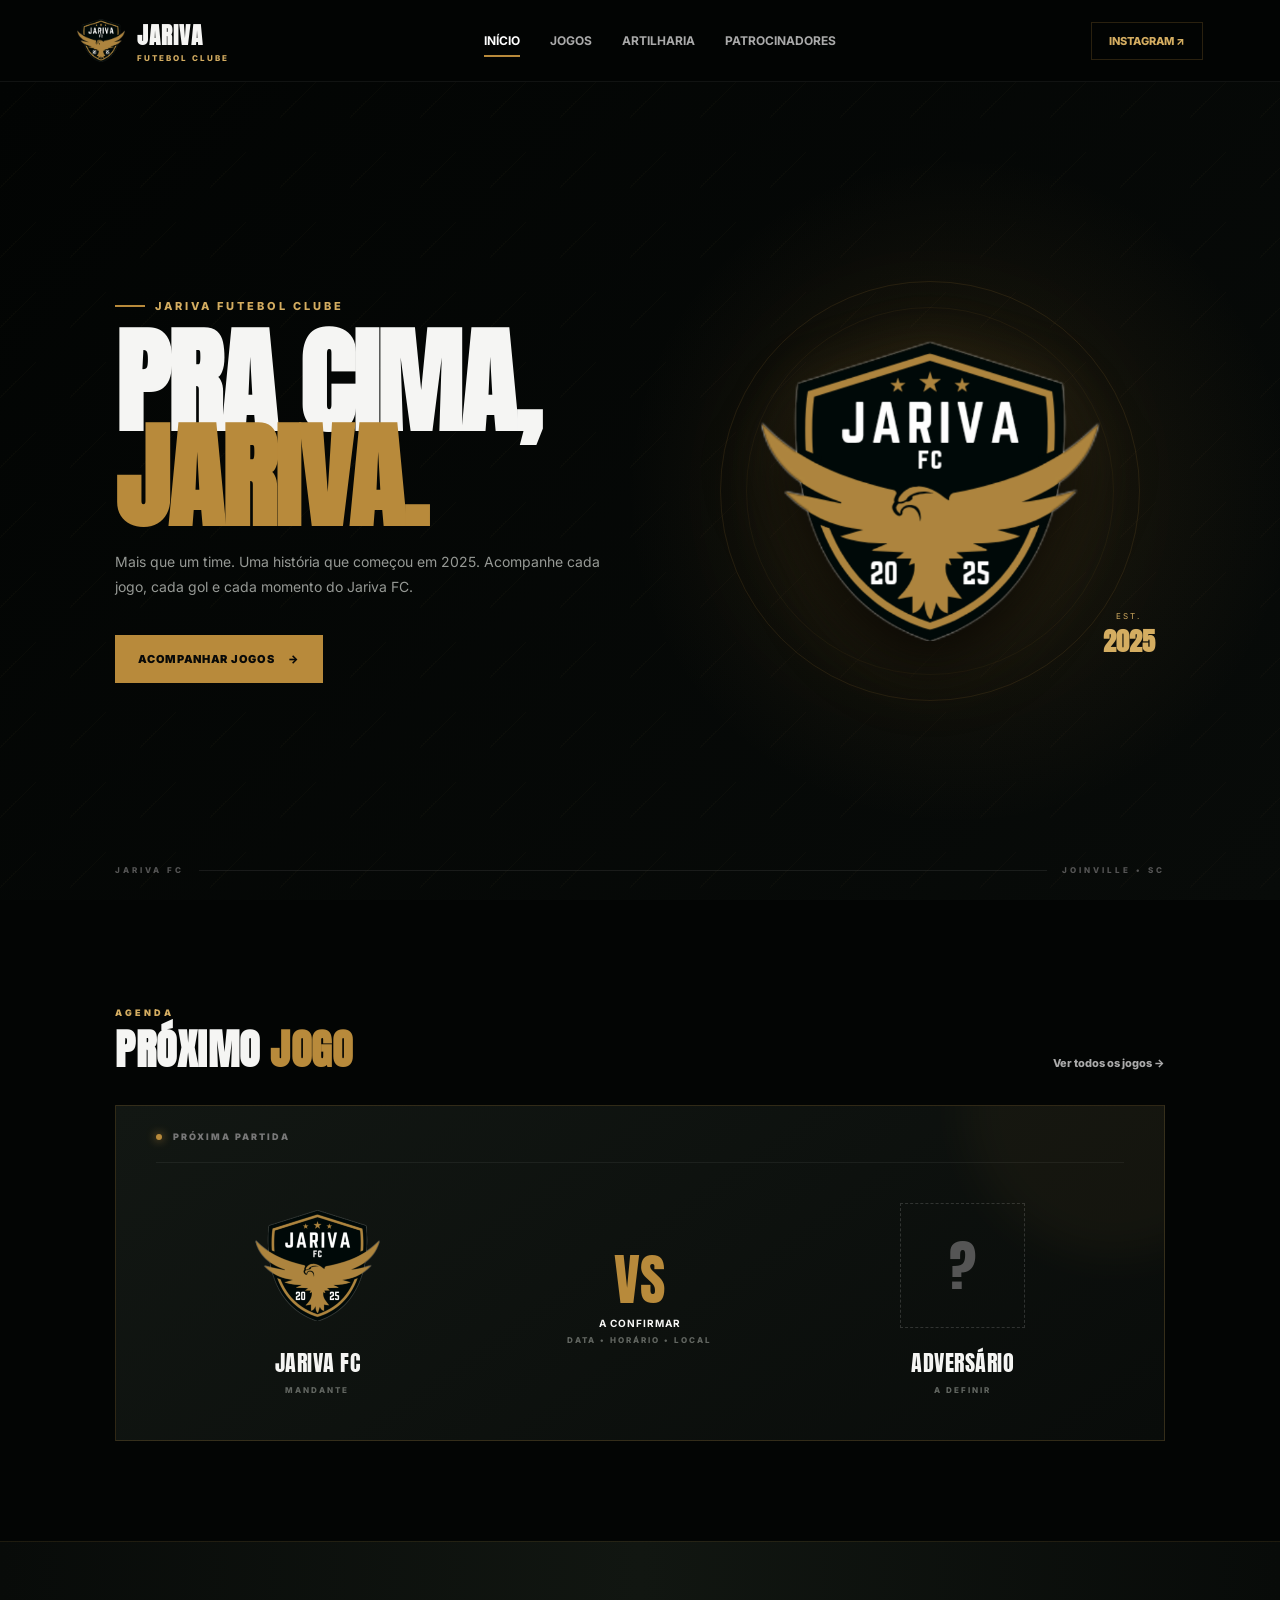
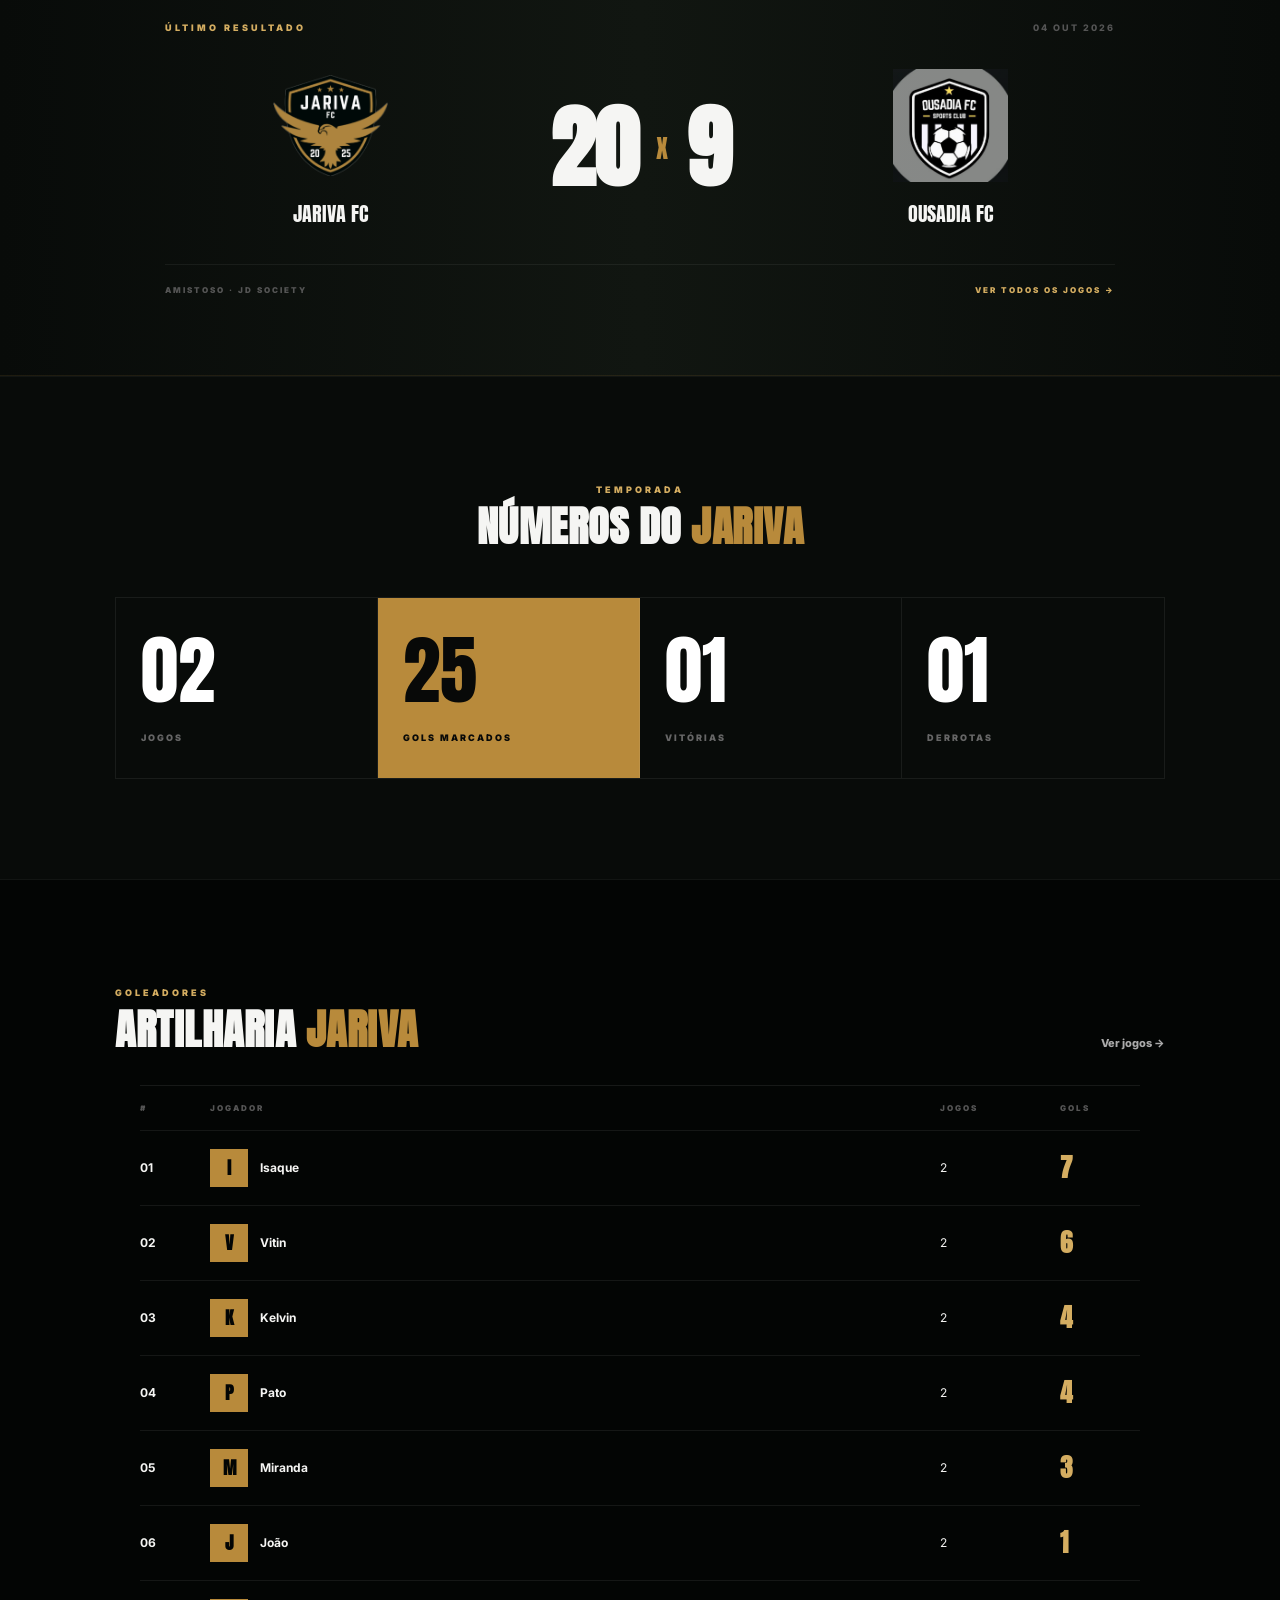
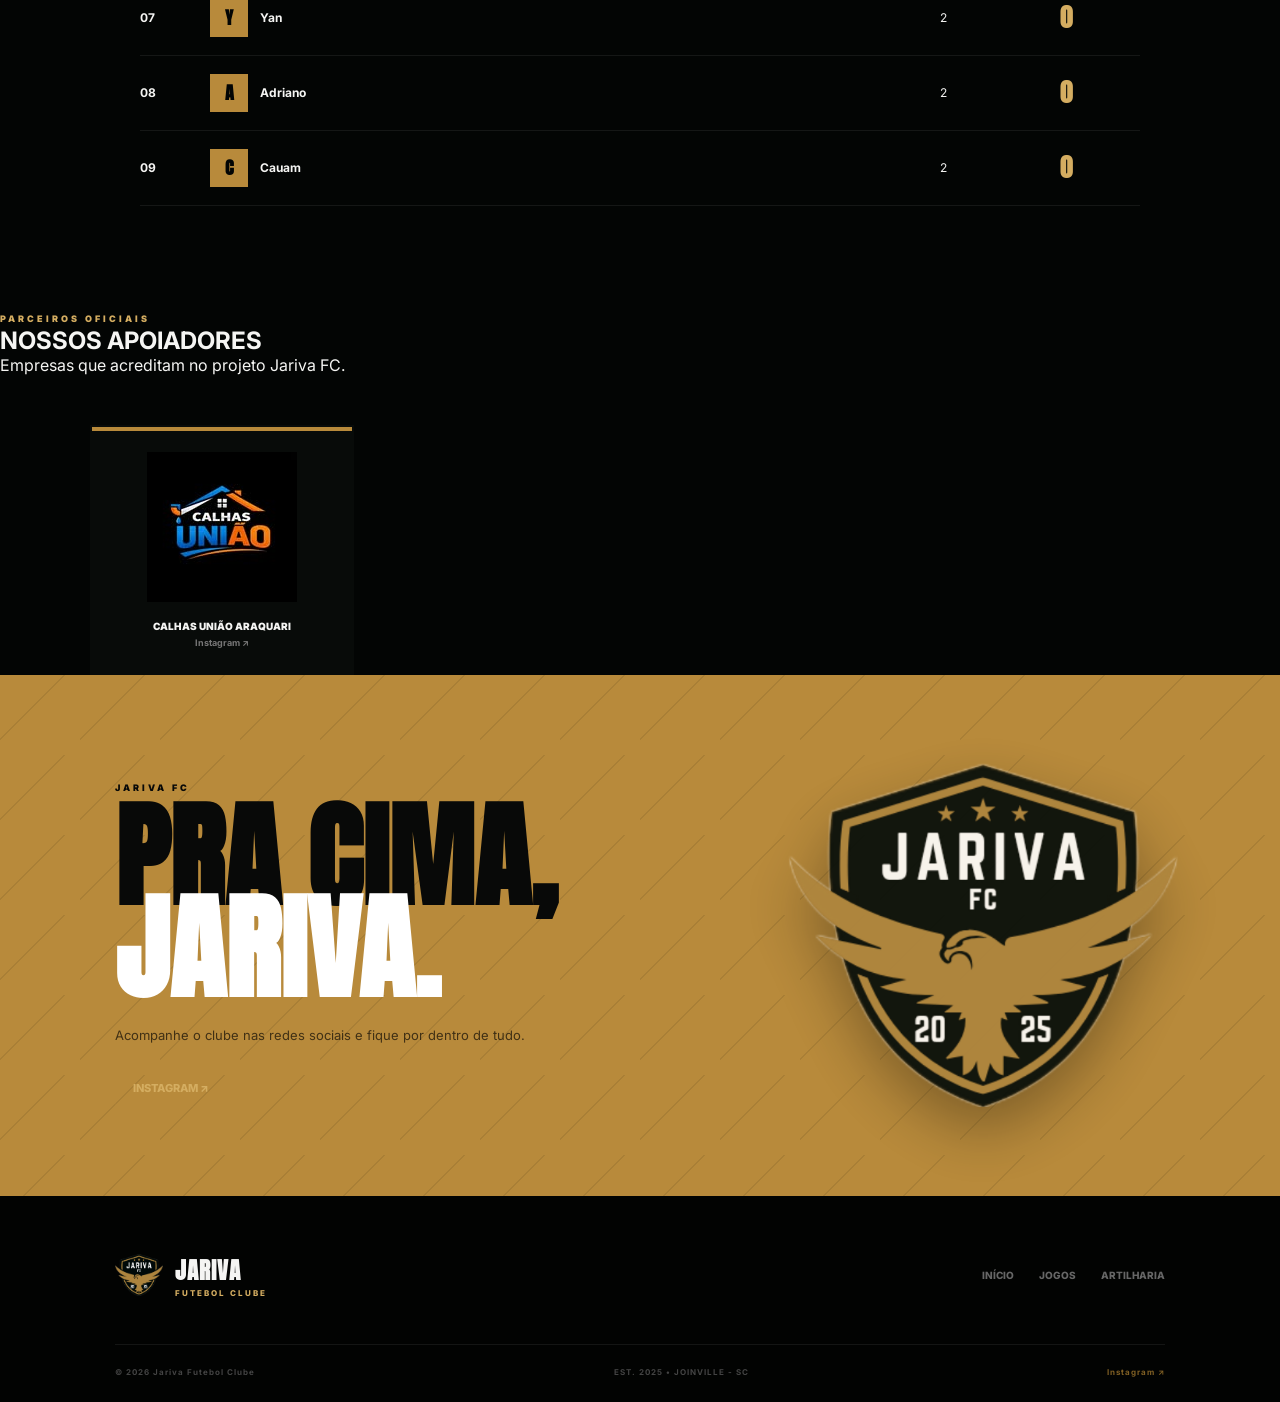
==== index.html @ 4936ad6a "Add files via upload" ====
<!DOCTYPE html>
<html lang="pt-BR">

<head>
    <meta charset="UTF-8">
    <meta name="viewport" content="width=device-width, initial-scale=1.0">

    <meta name="description"
        content="Site oficial do Jariva FC. Acompanhe jogos, resultados, artilharia, estatísticas e patrocinadores.">

    <title>Jariva FC | Oficial</title>

    <link rel="preconnect" href="https://fonts.googleapis.com">
    <link rel="preconnect" href="https://fonts.gstatic.com" crossorigin>

    <link
        href="https://fonts.googleapis.com/css2?family=Anton&family=Inter:wght@400;500;600;700;800;900&display=swap"
        rel="stylesheet">

    <link rel="stylesheet" href="css/style.css">
</head>

<body>

    <!-- =========================
         HEADER
    ========================== -->

    <header class="header">

        <a href="#inicio" class="brand">

            <img src="img/escudo.png" alt="Jariva FC">

            <div>
                <strong>JARIVA</strong>
                <span>FUTEBOL CLUBE</span>
            </div>

        </a>

        <nav class="nav">

            <a href="#inicio" class="active">Início</a>
            <a href="#jogos">Jogos</a>
            <a href="#artilharia">Artilharia</a>
            <a href="#patrocinadores">Patrocinadores</a>

        </nav>

        <a href="https://www.instagram.com/jarivafc/" 
   target="_blank" 
   rel="noopener noreferrer"
   class="instagram-button">
    Instagram ↗
</a>

        <button class="menu-button" id="menuButton">
            ☰
        </button>

    </header>


    <!-- =========================
         HERO
    ========================== -->

    <main>

        <section class="hero" id="inicio">

            <div class="hero-background"></div>

            <div class="hero-content">

                <div class="hero-tag">
                    <span></span>
                    JARIVA FUTEBOL CLUBE
                </div>

                <h1>
                    PRA CIMA,<br>
                    <em>JARIVA.</em>
                </h1>

                <p>
                    Mais que um time. Uma história que começou em 2025.
                    Acompanhe cada jogo, cada gol e cada momento do Jariva FC.
                </p>

                <div class="hero-buttons">

                    <a href="#jogos" class="button button-gold">
                        <span>ACOMPANHAR JOGOS</span>
                        →
                    </a>

                </div>

            </div>


            <div class="hero-crest">

                <div class="crest-ring"></div>

                <div class="crest-glow"></div>

                <img src="img/escudo.png" alt="Escudo oficial do Jariva FC">

                <div class="founded">
                    <span>EST.</span>
                    <strong>2025</strong>
                </div>

            </div>


            <div class="hero-bottom">

                <span>JARIVA FC</span>

                <div></div>

                <span>JOINVILLE • SC</span>

            </div>

        </section>


        <!-- =========================
             PRÓXIMO JOGO
        ========================== -->

        <section class="match-section" id="jogos">

            <div class="section-heading">

                <div>
                    <span class="eyebrow">AGENDA</span>
                    <h2>PRÓXIMO <strong>JOGO</strong></h2>
                </div>

                <a href="jogos.html" class="text-link">
    Ver todos os jogos →
</a>

            </div>


            <div class="match-card upcoming">

                <div class="match-status">
                    <span class="status-dot"></span>
                    PRÓXIMA PARTIDA
                </div>

                <div class="match-teams">

                    <div class="match-team">

                        <img src="img/escudo.png" alt="Jariva FC">

                        <span>JARIVA FC</span>

                        <small>MANDANTE</small>

                    </div>


                    <div class="match-center">

                        <span class="versus">VS</span>

                        <strong>A CONFIRMAR</strong>

                        <small>DATA • HORÁRIO • LOCAL</small>

                    </div>


                    <div class="match-team">

                        <div class="opponent-logo">
                            ?
                        </div>

                        <span>ADVERSÁRIO</span>

                        <small>A DEFINIR</small>

                    </div>

                </div>

            </div>

        </section>


        <!-- =========================
             ÚLTIMO RESULTADO
        ========================== -->

        
<section class="result-section">

    <div class="result-content">

        <div class="result-label">
            <span class="eyebrow">ÚLTIMO RESULTADO</span>
            <span class="result-date">04 OUT 2026</span>
        </div>

        <div class="result-main">

            <div class="result-club">
                <img src="img/escudo.png" alt="Jariva FC">
                <span>JARIVA FC</span>
            </div>

            <div class="result-score">
                <strong>20</strong>
                <span>X</span>
                <strong>9</strong>
            </div>

            <div class="result-club">
                <img src="img/ousadia.png" alt="Ousadia FC">
                <span>OUSADIA FC</span>
            </div>

        </div>

        <div class="result-footer">
            <span>AMISTOSO · JD SOCIETY</span>
            <a href="jogos.html">
                VER TODOS OS JOGOS →
            </a>
        </div>

    </div>

</section>

        <!-- =========================
             ESTATÍSTICAS
        ========================== -->

        
<section class="stats-section">

    <div class="section-heading centered">

        <div>
            <span class="eyebrow">TEMPORADA</span>
            <h2>NÚMEROS DO <strong>JARIVA</strong></h2>
        </div>

    </div>

    <div class="stats-grid">

        <div class="stat-box">
            <span class="stat-number">02</span>
            <span class="stat-label">JOGOS</span>
        </div>

        <div class="stat-box highlight">
            <span class="stat-number">25</span>
            <span class="stat-label">GOLS MARCADOS</span>
        </div>

        <div class="stat-box">
            <span class="stat-number">01</span>
            <span class="stat-label">VITÓRIAS</span>
        </div>

        <div class="stat-box">
            <span class="stat-number">01</span>
            <span class="stat-label">DERROTAS</span>
        </div>

    </div>

</section>



        <!-- =========================
             ARTILHARIA
        ========================== -->

        
<section class="scorers-section" id="artilharia">

    <div class="section-heading">

        <div>
            <span class="eyebrow">GOLEADORES</span>
            <h2>ARTILHARIA <strong>JARIVA</strong></h2>
        </div>

        <a href="jogos.html" class="text-link">
            Ver jogos →
        </a>

    </div>

    <div class="scorers-card">

        <div class="scorer-row header-row">
            <span>#</span>
            <span>JOGADOR</span>
            <span>JOGOS</span>
            <span>GOLS</span>
        </div>

        <div class="scorer-row">
            <strong>01</strong>
            <div class="player-mini">
                <div class="player-avatar">I</div>
                <span>Isaque</span>
            </div>
            <span>2</span>
            <strong>7</strong>
        </div>

        <div class="scorer-row">
            <strong>02</strong>
            <div class="player-mini">
                <div class="player-avatar">V</div>
                <span>Vitin</span>
            </div>
            <span>2</span>
            <strong>6</strong>
        </div>

        <div class="scorer-row">
            <strong>03</strong>
            <div class="player-mini">
                <div class="player-avatar">K</div>
                <span>Kelvin</span>
            </div>
            <span>2</span>
            <strong>4</strong>
        </div>

        <div class="scorer-row">
            <strong>04</strong>
            <div class="player-mini">
                <div class="player-avatar">P</div>
                <span>Pato</span>
            </div>
            <span>2</span>
            <strong>4</strong>
        </div>

        <div class="scorer-row">
            <strong>05</strong>
            <div class="player-mini">
                <div class="player-avatar">M</div>
                <span>Miranda</span>
            </div>
            <span>2</span>
            <strong>3</strong>
        </div>

        <div class="scorer-row">
            <strong>06</strong>
            <div class="player-mini">
                <div class="player-avatar">J</div>
                <span>João</span>
            </div>
            <span>2</span>
            <strong>1</strong>
        </div>

        <div class="scorer-row">
            <strong>07</strong>
            <div class="player-mini">
                <div class="player-avatar">Y</div>
                <span>Yan</span>
            </div>
            <span>2</span>
            <strong>0</strong>
        </div>

        <div class="scorer-row">
            <strong>08</strong>
            <div class="player-mini">
                <div class="player-avatar">A</div>
                <span>Adriano</span>
            </div>
            <span>2</span>
            <strong>0</strong>
        </div>

        <div class="scorer-row">
            <strong>09</strong>
            <div class="player-mini">
                <div class="player-avatar">C</div>
                <span>Cauam</span>
            </div>
            <span>2</span>
            <strong>0</strong>
        </div>

    </div>

</section>



        <!-- =========================
             PATROCINADORES
        ========================== -->

        <section class="sponsors" id="patrocinadores">

    <div class="section-header">
        <span class="eyebrow">PARCEIROS OFICIAIS</span>
        <h2>NOSSOS <span>APOIADORES</span></h2>
        <p>Empresas que acreditam no projeto Jariva FC.</p>
    </div>

    <div class="sponsors-grid">

        <a
            href="https://www.instagram.com/calhasuniaoaraquari/"
            target="_blank"
            rel="noopener noreferrer"
            class="sponsor-card"
        >
           <div class="sponsor-logo">
    <img src="img/patrocinadores/calhas-uniao.jpg" alt="Calhas União Araquari">
</div>

            <div class="sponsor-info">
                <span>CALHAS UNIÃO ARAQUARI</span>
                <small>Instagram ↗</small>
            </div>
        </a>

    </div>

</section>


        <!-- =========================
             CTA
        ========================== -->

        <section class="cta-section">

            <div class="cta-pattern"></div>

            <img src="img/escudo.png" alt="" class="cta-crest">

            <div class="cta-content">

                <span class="eyebrow">JARIVA FC</span>

                <h2>
                    PRA CIMA,<br>
                    <strong>JARIVA.</strong>
                </h2>

                <p>
                    Acompanhe o clube nas redes sociais
                    e fique por dentro de tudo.
                </p>

                <a href="https://www.instagram.com/jarivafc/" 
   target="_blank" 
   rel="noopener noreferrer" 
   class="instagram-button">
    Instagram ↗
</a>

            </div>

        </section>

    </main>


    <!-- =========================
         FOOTER
    ========================== -->

    <footer>

        <div class="footer-main">

            <a href="#inicio" class="brand">

                <img src="img/escudo.png" alt="Jariva FC">

                <div>
                    <strong>JARIVA</strong>
                    <span>FUTEBOL CLUBE</span>
                </div>

            </a>


            <div class="footer-links">

                <a href="#inicio">Início</a>
                <a href="#jogos">Jogos</a>
                <a href="#artilharia">Artilharia</a>

            </div>

        </div>


        <div class="footer-bottom">

            <span>© 2026 Jariva Futebol Clube</span>

            <span>EST. 2025 • JOINVILLE - SC</span>

            <a href="https://www.instagram.com/jarivafc/" 
   target="_blank" 
   rel="noopener noreferrer">
    Instagram ↗
</a>
   

        </div>

    </footer>


    <script src="js/script.js"></script>

</body>

</html>
---- css/style.css ----
:root {
    --gold: #b88a3b;
    --gold-light: #d4ad61;
    --gold-dark: #806024;

    --black: #030504;
    --black-2: #080b09;
    --black-3: #101411;

    --white: #f5f5f3;
    --gray: #858782;
    --border: rgba(184, 138, 59, 0.22);
}


/* =========================
   RESET
========================= */

* {
    margin: 0;
    padding: 0;
    box-sizing: border-box;
}


html {
    scroll-behavior: smooth;
}


body {
    background: var(--black);
    color: var(--white);
    font-family: "Inter", sans-serif;
    overflow-x: hidden;
}


a {
    color: inherit;
    text-decoration: none;
}


img {
    max-width: 100%;
    display: block;
}


/* =========================
   SCROLLBAR
========================= */

::-webkit-scrollbar {
    width: 8px;
}


::-webkit-scrollbar-track {
    background: var(--black);
}


::-webkit-scrollbar-thumb {
    background: var(--gold-dark);
}


/* =========================
   HEADER
========================= */

.container {
    width: 100%;
    max-width: 1200px;
    margin: 0 auto;
}

.header-content {
    display: flex;
    align-items: center;
    justify-content: space-between;
    gap: 30px;
}

.header {
    height: 82px;

    padding: 0 6%;

    display: flex;
    align-items: center;
    justify-content: space-between;

    background: rgba(3, 5, 4, 0.92);

    border-bottom: 1px solid rgba(255,255,255,.06);

    backdrop-filter: blur(15px);

    position: sticky;
    top: 0;

    z-index: 1000;
}


.brand {
    display: flex;
    align-items: center;
    gap: 12px;
}


.brand img {
    width: 48px;
    height: 48px;
    object-fit: contain;
}


.brand strong {
    display: block;

    font-family: "Anton", sans-serif;

    font-size: 23px;
    letter-spacing: 1px;
}


.brand span {
    display: block;

    color: var(--gold-light);

    font-size: 8px;
    letter-spacing: 2px;
    font-weight: 800;
}


.nav {
    display: flex;
    align-items: center;
    gap: 30px;
}


.nav a {
    position: relative;

    color: #aaa;

    font-size: 12px;
    font-weight: 700;

    text-transform: uppercase;

    transition: .3s;
}


.nav a:hover,
.nav a.active {
    color: white;
}


.nav a.active::after {
    content: "";

    position: absolute;

    width: 100%;
    height: 2px;

    bottom: -9px;
    left: 0;

    background: var(--gold);
}


.instagram-button {
    padding: 11px 17px;

    border: 1px solid var(--border);

    color: var(--gold-light);

    font-size: 11px;
    font-weight: 800;

    text-transform: uppercase;

    transition: .3s;
}


.instagram-button:hover {
    background: var(--gold);
    color: var(--black);
}


.menu-button {
    display: none;

    background: none;
    border: 0;

    color: white;

    font-size: 25px;
}


/* =========================
   HERO
========================= */

.hero {
    min-height: calc(100vh - 82px);

    padding: 80px 9%;

    display: flex;
    align-items: center;
    justify-content: space-between;

    position: relative;

    overflow: hidden;

    background:
        radial-gradient(
            circle at 75% 50%,
            rgba(184,138,59,.13),
            transparent 32%
        ),
        linear-gradient(
            135deg,
            #020403,
            #080b09
        );
}


.hero-background {
    position: absolute;

    inset: 0;

    opacity: .035;

    background-image:
        linear-gradient(
            135deg,
            transparent 25%,
            var(--gold) 25%,
            var(--gold) 26%,
            transparent 26%
        );

    background-size: 70px 70px;

    pointer-events: none;
}


.hero-content {
    max-width: 650px;

    position: relative;
    z-index: 2;
}


.hero-tag {
    display: flex;
    align-items: center;
    gap: 10px;

    color: var(--gold-light);

    font-size: 11px;
    font-weight: 800;

    letter-spacing: 3px;
}


.hero-tag span {
    width: 30px;
    height: 2px;

    background: var(--gold);
}


.hero h1 {
    margin: 22px 0 25px;

    font-family: "Anton", sans-serif;

    font-size: clamp(75px, 9vw, 145px);

    line-height: .82;

    letter-spacing: -2px;
}


.hero h1 em {
    color: var(--gold);

    font-style: normal;
}


.hero p {
    max-width: 520px;

    color: #969995;

    font-size: 14px;

    line-height: 1.8;
}


.hero-buttons {
    display: flex;
    gap: 12px;

    margin-top: 35px;
}


/* =========================
   BUTTONS
========================= */

.button {
    min-height: 48px;

    padding: 0 23px;

    display: inline-flex;
    align-items: center;
    justify-content: center;
    gap: 14px;

    font-size: 11px;
    font-weight: 900;

    letter-spacing: .7px;

    transition: .3s;
}


.button-gold {
    background: var(--gold);
    color: #080908;
}


.button-gold:hover {
    background: var(--gold-light);
    transform: translateY(-3px);
}


.button-outline {
    border: 1px solid rgba(255,255,255,.18);

    color: white;
}


.button-outline:hover {
    border-color: var(--gold);
    color: var(--gold-light);
}


.button-light {
    background: white;
    color: #050605;
}


.button-light:hover {
    background: var(--gold-light);
}


/* =========================
   HERO CREST
========================= */

.hero-crest {
    width: 470px;
    height: 470px;

    position: relative;

    display: flex;
    align-items: center;
    justify-content: center;

    z-index: 2;
}


.hero-crest img {
    width: 340px;

    position: relative;

    z-index: 3;

    filter:
        drop-shadow(0 30px 30px rgba(0,0,0,.8))
        drop-shadow(0 0 25px rgba(184,138,59,.15));

    animation: crestFloat 5s ease-in-out infinite;
}


.crest-glow {
    position: absolute;

    width: 260px;
    height: 260px;

    border-radius: 50%;

    background: var(--gold);

    opacity: .12;

    filter: blur(80px);
}


.crest-ring {
    position: absolute;

    width: 420px;
    height: 420px;

    border: 1px solid rgba(184,138,59,.14);

    border-radius: 50%;
}


.crest-ring::before {
    content: "";

    position: absolute;

    inset: 25px;

    border: 1px solid rgba(184,138,59,.08);

    border-radius: 50%;
}


.founded {
    position: absolute;

    right: 10px;
    bottom: 65px;

    display: flex;
    flex-direction: column;

    align-items: center;

    color: var(--gold-light);

    z-index: 4;
}


.founded span {
    font-size: 8px;
    letter-spacing: 2px;
}


.founded strong {
    font-family: "Anton", sans-serif;

    font-size: 26px;
}


@keyframes crestFloat {

    0%, 100% {
        transform: translateY(0);
    }

    50% {
        transform: translateY(-12px);
    }

}


/* =========================
   HERO BOTTOM
========================= */

.hero-bottom {
    position: absolute;

    left: 9%;
    right: 9%;
    bottom: 25px;

    display: flex;
    align-items: center;
    gap: 15px;

    color: #555;

    font-size: 8px;
    font-weight: 800;

    letter-spacing: 3px;
}


.hero-bottom div {
    height: 1px;

    flex: 1;

    background: rgba(255,255,255,.08);
}


/* =========================
   SECTIONS
========================= */

.match-section,
.scorers-section,
.sponsors-section {
    padding: 100px 9%;
}


.stats-section {
    padding: 100px 9%;

    background: var(--black-2);

    border-top: 1px solid rgba(255,255,255,.04);
    border-bottom: 1px solid rgba(255,255,255,.04);
}


.section-heading {
    display: flex;

    align-items: flex-end;
    justify-content: space-between;

    margin-bottom: 45px;
}


.section-heading.centered {
    align-items: center;

    text-align: center;

    flex-direction: column;
}


.eyebrow {
    color: var(--gold-light);

    font-size: 9px;
    font-weight: 900;

    letter-spacing: 3px;
}


.section-heading h2 {
    margin-top: 8px;

    font-family: "Anton", sans-serif;

    font-size: clamp(40px, 5vw, 65px);

    line-height: .95;
}


.section-heading h2 strong {
    color: var(--gold);
}


.text-link {
    color: #aaa;

    font-size: 11px;
    font-weight: 800;

    transition: .3s;
}


.text-link:hover {
    color: var(--gold-light);
}


/* =========================
   MATCH
========================= */

.match-card {
    max-width: 1100px;

    margin: auto;

    padding: 25px 40px 45px;

    background:
        linear-gradient(
            145deg,
            #121713,
            #090c0a
        );

    border: 1px solid var(--border);

    position: relative;

    overflow: hidden;
}


.match-card::after {
    content: "";

    position: absolute;

    width: 300px;
    height: 300px;

    right: -100px;
    top: -150px;

    border-radius: 50%;

    background: var(--gold);

    opacity: .05;

    filter: blur(20px);
}


.match-status {
    padding-bottom: 20px;

    border-bottom: 1px solid rgba(255,255,255,.06);

    color: #777;

    font-size: 9px;
    font-weight: 900;

    letter-spacing: 2px;
}


.status-dot {
    display: inline-block;

    width: 6px;
    height: 6px;

    margin-right: 7px;

    border-radius: 50%;

    background: var(--gold);

    box-shadow: 0 0 10px var(--gold);
}


.match-teams {
    padding-top: 40px;

    display: grid;

    grid-template-columns: 1fr 1fr 1fr;

    align-items: center;

    text-align: center;
}


.match-team img {
    width: 125px;
    height: 125px;

    object-fit: contain;

    margin: auto auto 18px;
}


.match-team span {
    display: block;

    font-family: "Anton", sans-serif;

    font-size: 22px;

    letter-spacing: .5px;
}


.match-team small,
.match-center small {
    display: block;

    margin-top: 6px;

    color: #626661;

    font-size: 8px;
    font-weight: 800;

    letter-spacing: 2px;
}


.match-center {
    display: flex;
    flex-direction: column;

    align-items: center;
}


.versus {
    color: var(--gold);

    font-family: "Anton", sans-serif;

    font-size: 55px;

    line-height: 1;
}


.match-center strong {
    margin-top: 10px;

    font-size: 10px;
    letter-spacing: 1px;
}


.opponent-logo {
    width: 125px;
    height: 125px;

    margin: auto auto 18px;

    display: flex;
    align-items: center;
    justify-content: center;

    border: 1px dashed rgba(255,255,255,.15);

    color: #555;

    font-family: "Anton", sans-serif;

    font-size: 55px;
}


/* =========================
   RESULT
========================= */

.result-section {
    padding: 80px 9%;

    background:
        linear-gradient(
            90deg,
            #080b09,
            #111611,
            #080b09
        );

    border-top: 1px solid rgba(184,138,59,.12);
    border-bottom: 1px solid rgba(184,138,59,.12);
}


.result-content {
    max-width: 950px;

    margin: auto;
}


.result-label {
    display: flex;
    justify-content: space-between;

    margin-bottom: 35px;
}


.result-date {
    color: #555;

    font-size: 9px;
    font-weight: 800;

    letter-spacing: 2px;
}


.result-main {
    display: grid;

    grid-template-columns: 1fr auto 1fr;

    align-items: center;

    text-align: center;
}


.result-club img,
.result-club .large {
    width: 115px;
    height: 115px;

    object-fit: contain;

    margin: auto auto 15px;
}


.result-club span {
    display: block;

    font-family: "Anton", sans-serif;

    font-size: 20px;
}


.result-score {
    padding: 0 55px;

    display: flex;
    align-items: center;
    gap: 18px;
}


.result-score strong {
    font-family: "Anton", sans-serif;

    font-size: 90px;

    line-height: 1;
}


.result-score span {
    color: var(--gold);

    font-family: "Anton", sans-serif;

    font-size: 25px;
}


.result-footer {
    margin-top: 35px;
    padding-top: 20px;

    border-top: 1px solid rgba(255,255,255,.06);

    display: flex;
    justify-content: space-between;

    color: #555;

    font-size: 8px;
    font-weight: 900;

    letter-spacing: 2px;
}


.result-footer a {
    color: var(--gold-light);
}


/* =========================
   STATS
========================= */

.stats-grid {
    max-width: 1100px;

    margin: 50px auto 0;

    display: grid;

    grid-template-columns: repeat(4, 1fr);

    border: 1px solid rgba(255,255,255,.07);
}


.stat-box {
    min-height: 180px;

    padding: 35px 25px;

    display: flex;
    flex-direction: column;

    justify-content: space-between;

    border-right: 1px solid rgba(255,255,255,.07);

    position: relative;
}


.stat-box:last-child {
    border-right: none;
}


.stat-number {
    font-family: "Anton", sans-serif;

    font-size: 75px;

    line-height: 1;

    color: white;
}


.stat-label {
    color: #666;

    font-size: 9px;
    font-weight: 900;

    letter-spacing: 2px;
}


.stat-box.highlight {
    background: var(--gold);
}


.stat-box.highlight .stat-number,
.stat-box.highlight .stat-label {
    color: #080908;
}


/* =========================
   ARTILHARIA
========================= */

.scorers-card {
    max-width: 1000px;

    margin: auto;

    border-top: 1px solid rgba(255,255,255,.08);
}


.scorer-row {
    min-height: 75px;

    display: grid;

    grid-template-columns: 70px 1fr 120px 80px;

    align-items: center;

    border-bottom: 1px solid rgba(255,255,255,.07);

    font-size: 12px;
}


.scorer-row:not(.header-row):hover {
    background: rgba(184,138,59,.04);
}


.header-row {
    min-height: 45px;

    color: #555;

    font-size: 8px;
    font-weight: 900;

    letter-spacing: 2px;
}


.scorer-row > strong:last-child {
    color: var(--gold-light);

    font-family: "Anton", sans-serif;

    font-size: 25px;
}


.player-mini {
    display: flex;
    align-items: center;

    gap: 12px;

    font-weight: 700;
}


.player-avatar {
    width: 38px;
    height: 38px;

    display: flex;
    align-items: center;
    justify-content: center;

    background: var(--gold);

    color: var(--black);

    font-family: "Anton", sans-serif;

    font-size: 18px;
}


/* =========================
   ELENCO
========================= */

.squad-section {
    min-height: 600px;

    padding: 100px 9%;

    display: flex;
    align-items: center;

    position: relative;

    overflow: hidden;

    background:
        linear-gradient(
            90deg,
            #030504 20%,
            rgba(3,5,4,.75),
            rgba(3,5,4,.25)
        );
}


.squad-background {
    position: absolute;

    inset: 0;

    background-image:
        linear-gradient(
            120deg,
            transparent 45%,
            rgba(184,138,59,.07) 45%,
            rgba(184,138,59,.07) 46%,
            transparent 46%
        );

    background-size: 120px 120px;
}


.squad-content {
    max-width: 500px;

    position: relative;
    z-index: 2;
}


.squad-content h2 {
    margin: 15px 0 25px;

    font-family: "Anton", sans-serif;

    font-size: clamp(70px, 9vw, 120px);

    line-height: .82;
}


.squad-content h2 strong {
    color: var(--gold);
}


.squad-content p {
    max-width: 400px;

    color: #858984;

    font-size: 13px;

    line-height: 1.7;

    margin-bottom: 30px;
}


.squad-crest {
    position: absolute;

    right: 5%;

    width: 500px;

    opacity: .9;

    filter: drop-shadow(0 30px 40px rgba(0,0,0,.8));
}


.squad-crest img {
    width: 100%;
}


/* =========================
   PATROCINADORES
========================= */

.sponsors-section {
    background: var(--black-2);
}


.sponsors-section .section-heading p {
    margin-top: 15px;

    max-width: 450px;

    color: #666;

    font-size: 12px;

    line-height: 1.7;
}


.sponsors-grid {
    max-width: 1100px;

    margin: 50px auto 0;

    display: grid;

    grid-template-columns: repeat(4, 1fr);

    gap: 15px;
}


.sponsor-card {
    min-height: 180px;

    padding: 25px;

    display: flex;
    flex-direction: column;

    align-items: center;
    justify-content: center;

    gap: 18px;

    background: #080b09;
    color: #f5f5f3;

    text-align: center;

    border: 2px solid transparent;

    transition: .35s;

    position: relative;

    overflow: hidden;
}


.sponsor-card::before {
    content: "";

    position: absolute;

    width: 100%;
    height: 4px;

    top: 0;
    left: 0;

    background: var(--gold);
}


.sponsor-card:hover {
    transform: translateY(-7px);

    border-color: var(--gold);

    box-shadow: 0 15px 35px rgba(0,0,0,.25);
}


.sponsor-logo {
    width: 150px;
    height: 150px;

    display: flex;
    align-items: center;
    justify-content: center;
}

.sponsor-logo img {
    width: 100%;
    height: 100%;
    object-fit: contain;
    display: block;
}


.sponsor-info span {
    display: block;

    font-size: 10px;

    font-weight: 900;
}


.sponsor-info small {
    display: block;

    margin-top: 5px;

    color: #777;

    font-size: 9px;

    font-weight: 700;
}


/* =========================
   CTA
========================= */

.cta-section {
    min-height: 500px;

    padding: 100px 9%;

    position: relative;

    overflow: hidden;

    background: var(--gold);

    color: #080908;
}


.cta-pattern {
    position: absolute;

    inset: 0;

    opacity: .08;

    background-image:
        linear-gradient(
            135deg,
            transparent 40%,
            black 40%,
            black 41%,
            transparent 41%
        );

    background-size: 80px 80px;
}


.cta-content {
    max-width: 550px;

    position: relative;
    z-index: 2;
}


.cta-content .eyebrow {
    color: #080908;
}


.cta-content h2 {
    margin: 15px 0;

    font-family: "Anton", sans-serif;

    font-size: clamp(70px, 9vw, 120px);

    line-height: .8;
}


.cta-content h2 strong {
    color: white;
}


.cta-content p {
    max-width: 430px;

    margin: 30px 0;

    color: rgba(0,0,0,.65);

    font-size: 13px;

    line-height: 1.7;
}


.cta-crest {
    position: absolute;

    right: 8%;
    top: 50%;

    width: 390px;

    transform: translateY(-50%);

    opacity: .9;

    filter: drop-shadow(0 25px 30px rgba(0,0,0,.35));
}


/* =========================
   FOOTER
========================= */

footer {
    padding: 55px 9% 25px;

    background: #020302;
}


.footer-main {
    display: flex;
    justify-content: space-between;
    align-items: center;

    padding-bottom: 45px;

    border-bottom: 1px solid rgba(255,255,255,.07);
}


.footer-links {
    display: flex;
    gap: 25px;
}


.footer-links a {
    color: #666;

    font-size: 10px;
    font-weight: 800;

    text-transform: uppercase;

    transition: .3s;
}


.footer-links a:hover {
    color: var(--gold-light);
}


.footer-bottom {
    padding-top: 22px;

    display: flex;
    justify-content: space-between;

    color: #444;

    font-size: 8px;
    font-weight: 700;

    letter-spacing: 1px;
}


.footer-bottom a {
    color: var(--gold-dark);
}


/* =========================
   MOBILE
========================= */

@media (max-width: 900px) {

    .header {
        padding: 0 5%;
    }


.instagram-button {
    padding: 12px 20px;

    display: inline-flex;
    align-items: center;
    gap: 9px;

    background: var(--gold);

    border: 1px solid var(--gold);

    color: #080908;

    font-size: 11px;
    font-weight: 900;

    text-transform: uppercase;
    letter-spacing: .8px;

    box-shadow: 0 5px 20px rgba(184,138,59,.18);

    transition: .3s;
}


.instagram-button::before {
    content: "◎";

    font-size: 18px;
    line-height: 1;
}


.instagram-button:hover {
    background: var(--gold-light);

    border-color: var(--gold-light);

    color: #050605;

    transform: translateY(-3px);

    box-shadow: 0 10px 30px rgba(184,138,59,.3);
}

    .menu-button {
        display: block;
    }


    .hero {
        min-height: auto;

        padding: 75px 7% 100px;

        flex-direction: column;

        text-align: center;
    }


    .hero-tag {
        justify-content: center;
    }


    .hero h1 {
        font-size: clamp(75px, 20vw, 115px);
    }


    .hero p {
        margin: auto;
    }


    .hero-buttons {
        justify-content: center;

        flex-wrap: wrap;
    }


    .hero-crest {
        width: 320px;
        height: 320px;

        margin-top: 55px;
    }


    .hero-crest img {
        width: 245px;
    }


    .crest-ring {
        width: 300px;
        height: 300px;
    }


    .founded {
        right: -5px;
        bottom: 25px;
    }


    .hero-bottom {
        display: none;
    }


    .match-section,
    .scorers-section,
    .sponsors-section,
    .stats-section {
        padding: 75px 6%;
    }


    .section-heading {
        align-items: flex-start;

        flex-direction: column;

        gap: 20px;
    }


    .match-card {
        padding: 20px 15px 35px;
    }


    .match-teams {
        grid-template-columns: 1fr 90px 1fr;
    }


    .match-team img,
    .opponent-logo {
        width: 85px;
        height: 85px;
    }


    .match-team span {
        font-size: 15px;
    }


    .versus {
        font-size: 40px;
    }


    .result-section {
        padding: 65px 6%;
    }


    .result-score {
        padding: 0 15px;

        gap: 8px;
    }


    .result-score strong {
        font-size: 60px;
    }


    .result-club img,
    .result-club .large {
        width: 75px;
        height: 75px;
    }


    .result-club span {
        font-size: 13px;
    }


    .stats-grid {
        grid-template-columns: 1fr 1fr;
    }


    .stat-box {
        min-height: 145px;
    }


    .stat-number {
        font-size: 55px;
    }


    .scorer-row {
        grid-template-columns: 45px 1fr 0 55px;
    }


    .scorer-row > span:nth-child(3) {
        display: none;
    }


    .squad-section {
        min-height: 600px;

        padding: 80px 7%;
    }


    .squad-crest {
        width: 350px;

        right: -120px;
        bottom: -20px;

        opacity: .2;
    }


    .sponsors-grid {
        grid-template-columns: 1fr 1fr;
    }


    .cta-section {
        min-height: 600px;

        padding: 80px 7%;
    }


    .cta-crest {
        width: 280px;

        right: -80px;
        bottom: -50px;
        top: auto;

        transform: none;

        opacity: .25;
    }


    .footer-main {
        align-items: flex-start;

        flex-direction: column;

        gap: 35px;
    }


    .footer-links {
        flex-wrap: wrap;
    }


    .footer-bottom {
        flex-direction: column;

        gap: 12px;
    }

}


@media (max-width: 500px) {

    .brand img {
        width: 42px;
        height: 42px;
    }


    .brand strong {
        font-size: 20px;
    }


    .hero h1 {
        font-size: 78px;
    }


    .hero-buttons {
        flex-direction: column;
    }


    .button {
        width: 100%;
    }


    .match-teams {
        grid-template-columns: 1fr 65px 1fr;
    }


    .match-team img,
    .opponent-logo {
        width: 65px;
        height: 65px;
    }


    .match-team span {
        font-size: 12px;
    }


    .match-team small {
        font-size: 6px;
    }


    .versus {
        font-size: 30px;
    }


    .result-main {
        grid-template-columns: 1fr;

        gap: 25px;
    }


    .result-score {
        justify-content: center;

        order: -1;
    }


    .result-score strong {
        font-size: 65px;
    }


    .stats-grid {
        grid-template-columns: 1fr 1fr;
    }


    .stat-box {
        padding: 25px 15px;
    }


    .stat-number {
        font-size: 45px;
    }


    .stat-label {
        font-size: 7px;
    }


    .scorer-row {
        grid-template-columns: 35px 1fr 50px;
    }


    .header-row {
        grid-template-columns: 35px 1fr 50px;
    }


    .header-row span:nth-child(3) {
        display: none;
    }


    .player-avatar {
        width: 32px;
        height: 32px;
    }


    .sponsors-grid {
        grid-template-columns: 1fr;
    }

}
/* =========================
   ANIMAÇÕES
========================= */

.hidden {
    opacity: 0;
    transform: translateY(20px);
    transition: .7s ease;
}


.show {
    opacity: 1;
    transform: translateY(0);
}


/* MENU MOBILE */

@media (max-width: 900px) {

    .nav.mobile-open {

        display: flex;

        position: absolute;

        top: 82px;
        left: 0;
        right: 0;

        padding: 25px;

        flex-direction: column;

        align-items: center;

        background: #050706;

        border-bottom: 1px solid var(--border);

    }

}

/* =========================
   PÁGINA DE JOGOS
========================= */

.games-hero {
    padding: 120px 20px 70px;

    background:
        radial-gradient(
            circle at top right,
            rgba(184,138,59,.12),
            transparent 35%
        ),
        var(--black);
}

.games-hero h1 {
    margin-top: 12px;

    font-family: "Anton", sans-serif;

    font-size: clamp(50px, 8vw, 90px);
    line-height: .95;

    letter-spacing: 1px;
}

.games-hero p {
    max-width: 520px;

    margin-top: 20px;

    color: var(--gray);

    font-size: 13px;
    line-height: 1.7;
}


/* =========================
   ESTATÍSTICAS
========================= */

.games-stats {
    padding: 25px 20px;

    background: var(--black-2);

    border-top: 1px solid var(--border);
    border-bottom: 1px solid var(--border);
}

.games-stats-grid {
    display: grid;

    grid-template-columns: repeat(6, 1fr);

    gap: 10px;
}

.games-stat {
    padding: 25px 15px;

    text-align: center;

    border: 1px solid var(--border);

    background: var(--black-3);

    transition: .3s;
}

.games-stat:hover {
    transform: translateY(-3px);

    border-color: var(--gold);
}

.games-stat strong {
    display: block;

    font-family: "Anton", sans-serif;

    color: var(--gold-light);

    font-size: 32px;
}

.games-stat span {
    display: block;

    margin-top: 5px;

    color: var(--gray);

    font-size: 9px;
    font-weight: 800;

    letter-spacing: 1px;
}


/* =========================
   LISTA DE JOGOS
========================= */

.games-list-section {
    padding: 90px 20px;

    background: var(--black);
}

.section-heading {
    margin-bottom: 35px;
}

.section-heading h2 {
    margin-top: 10px;

    font-family: "Anton", sans-serif;

    font-size: 42px;

    letter-spacing: .5px;
}


/* =========================
   CARD DO JOGO
========================= */

.game-card {
    margin-bottom: 20px;

    padding: 25px;

    background: var(--black-2);

    border: 1px solid var(--border);

    transition: .3s;
}

.game-card:hover {
    transform: translateY(-4px);

    border-color: var(--gold);
}

.game-card.win {
    border-left: 4px solid #4caf50;
}

.game-card.loss {
    border-left: 4px solid #d84b4b;
}


/* TOPO */

.game-card-top {
    display: flex;

    justify-content: space-between;
    align-items: center;

    gap: 20px;

    padding-bottom: 20px;

    border-bottom: 1px solid rgba(255,255,255,.06);
}

.game-info {
    display: flex;

    align-items: center;

    gap: 15px;
}

.game-info span {
    color: var(--white);

    font-size: 12px;
    font-weight: 800;
}

.game-info strong {
    color: var(--gray);

    font-size: 9px;

    letter-spacing: 1px;
}

.game-status {
    padding: 7px 12px;

    font-size: 9px;
    font-weight: 900;

    letter-spacing: 1px;
}

.win-status {
    background: rgba(76,175,80,.12);

    color: #72d477;
}

.loss-status {
    background: rgba(216,75,75,.12);

    color: #ed7777;
}


/* =========================
   CONFRONTO
========================= */

.game-main {
    min-height: 180px;

    display: grid;

    grid-template-columns: 1fr auto 1fr;

    align-items: center;

    gap: 30px;
}

.team {
    display: flex;

    align-items: center;

    justify-content: flex-end;

    gap: 15px;

    text-align: right;
}

.team.opponent {
    justify-content: flex-start;

    text-align: left;
}

.team img,
.team-placeholder {
    width: 65px;
    height: 65px;

    object-fit: contain;
}

.team-placeholder {
    display: flex;

    align-items: center;
    justify-content: center;

    background: var(--gold);

    color: var(--black);

    font-family: "Anton", sans-serif;

    font-size: 28px;
}

.team strong {
    font-size: 13px;

    font-weight: 900;
}


/* =========================
   PLACAR
========================= */

.score {
    display: flex;

    align-items: center;

    gap: 12px;
}

.score strong {
    font-family: "Anton", sans-serif;

    color: var(--gold-light);

    font-size: 58px;

    line-height: 1;
}

.score span {
    color: var(--gray);

    font-size: 22px;
}


/* =========================
   RODAPÉ DO CARD
========================= */

.game-footer {
    display: flex;

    justify-content: space-between;
    align-items: center;

    padding-top: 18px;

    border-top: 1px solid rgba(255,255,255,.06);

    color: var(--gray);

    font-size: 10px;
    font-weight: 800;
}

.game-footer span:last-child {
    color: var(--gold-light);
}


/* =========================
   RESPONSIVO
========================= */

@media (max-width: 800px) {

    .games-stats-grid {
        grid-template-columns: repeat(3, 1fr);
    }

    .game-main {
        gap: 15px;
    }

    .team {
        flex-direction: column;

        gap: 8px;
    }

    .team.opponent {
        flex-direction: column;
    }

    .team strong {
        font-size: 10px;
    }

    .score strong {
        font-size: 45px;
    }

}


@media (max-width: 500px) {

    .games-hero {
        padding-top: 90px;
    }

    .games-stats-grid {
        grid-template-columns: 1fr 1fr;
    }

    .game-card {
        padding: 18px;
    }

    .game-card-top {
        align-items: flex-start;

        flex-direction: column;
    }

    .game-info {
        flex-direction: column;

        align-items: flex-start;

        gap: 5px;
    }

    .game-main {
        gap: 8px;
    }

    .team img,
    .team-placeholder {
        width: 50px;
        height: 50px;
    }

    .score {
        gap: 5px;
    }

    .score strong {
        font-size: 35px;
    }

    .score span {
        font-size: 16px;
    }

    .game-footer {
        flex-direction: column;

        align-items: flex-start;

        gap: 8px;
    }

}
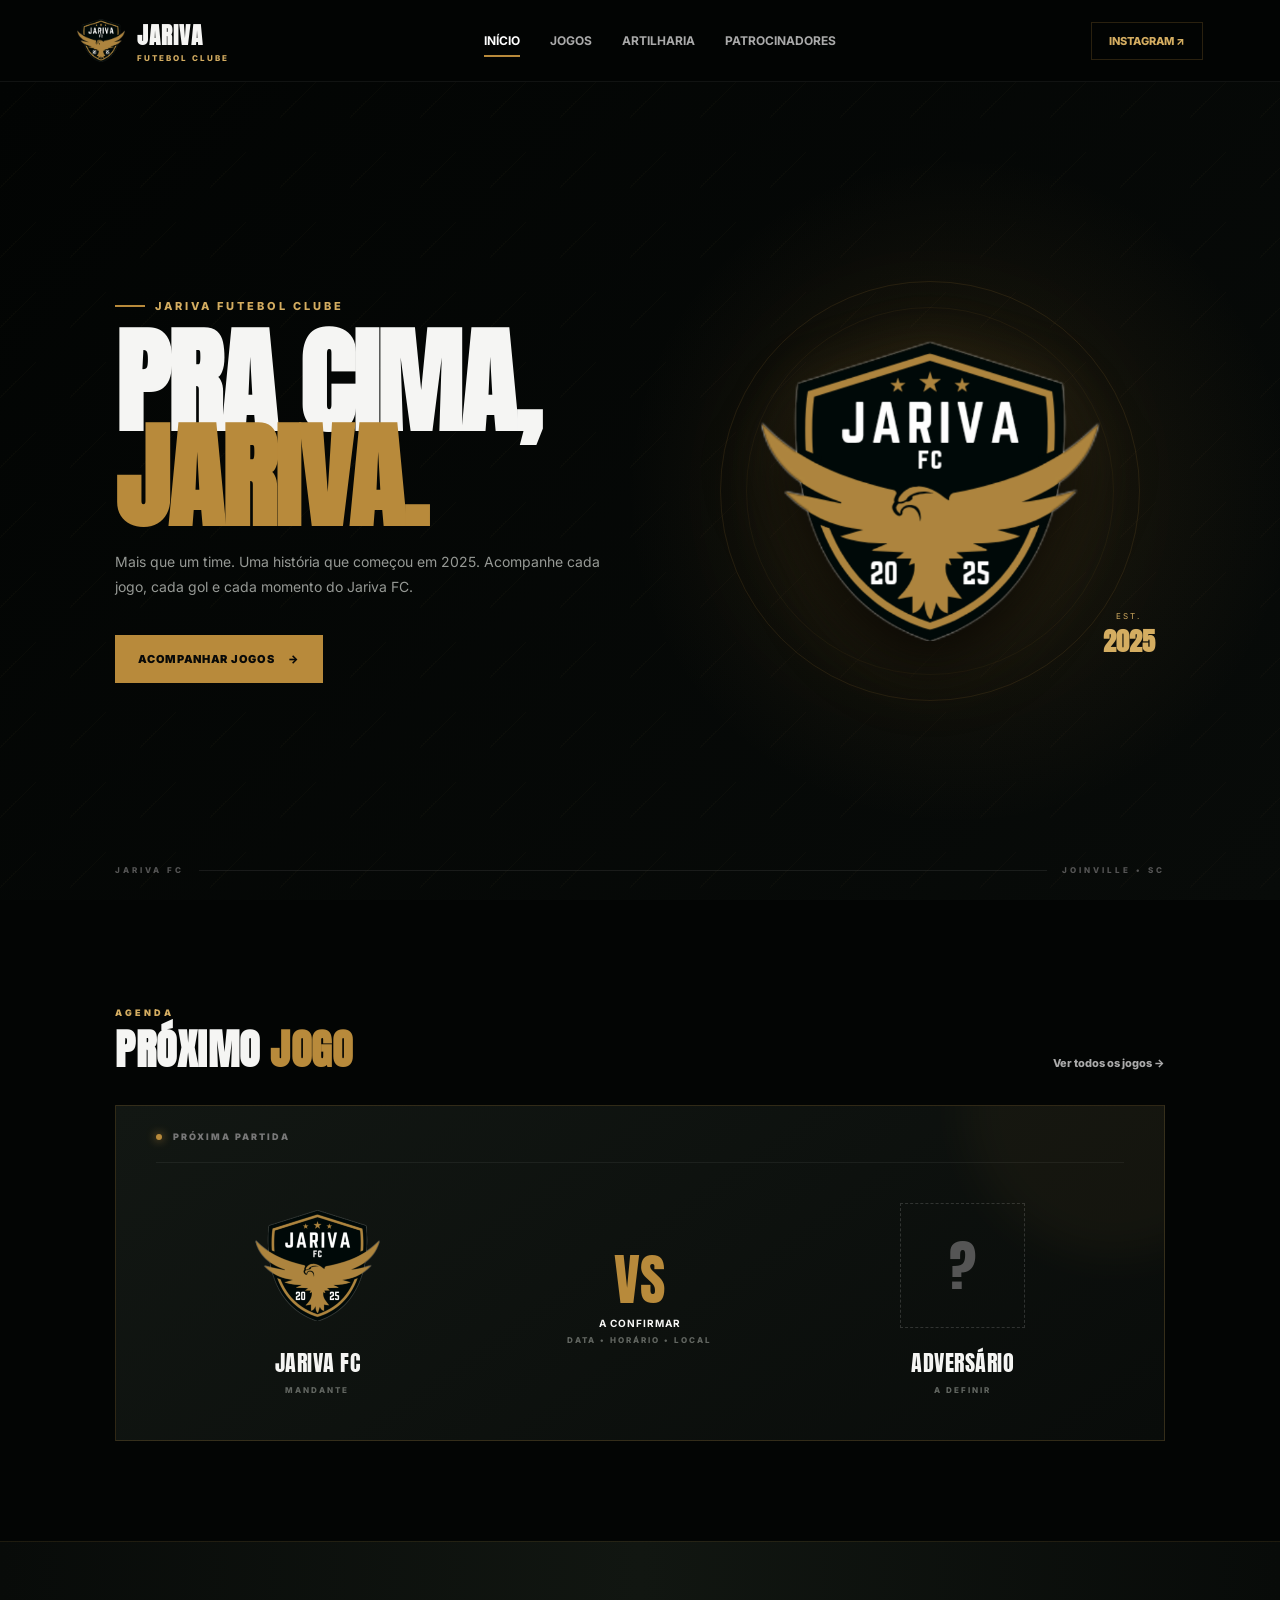
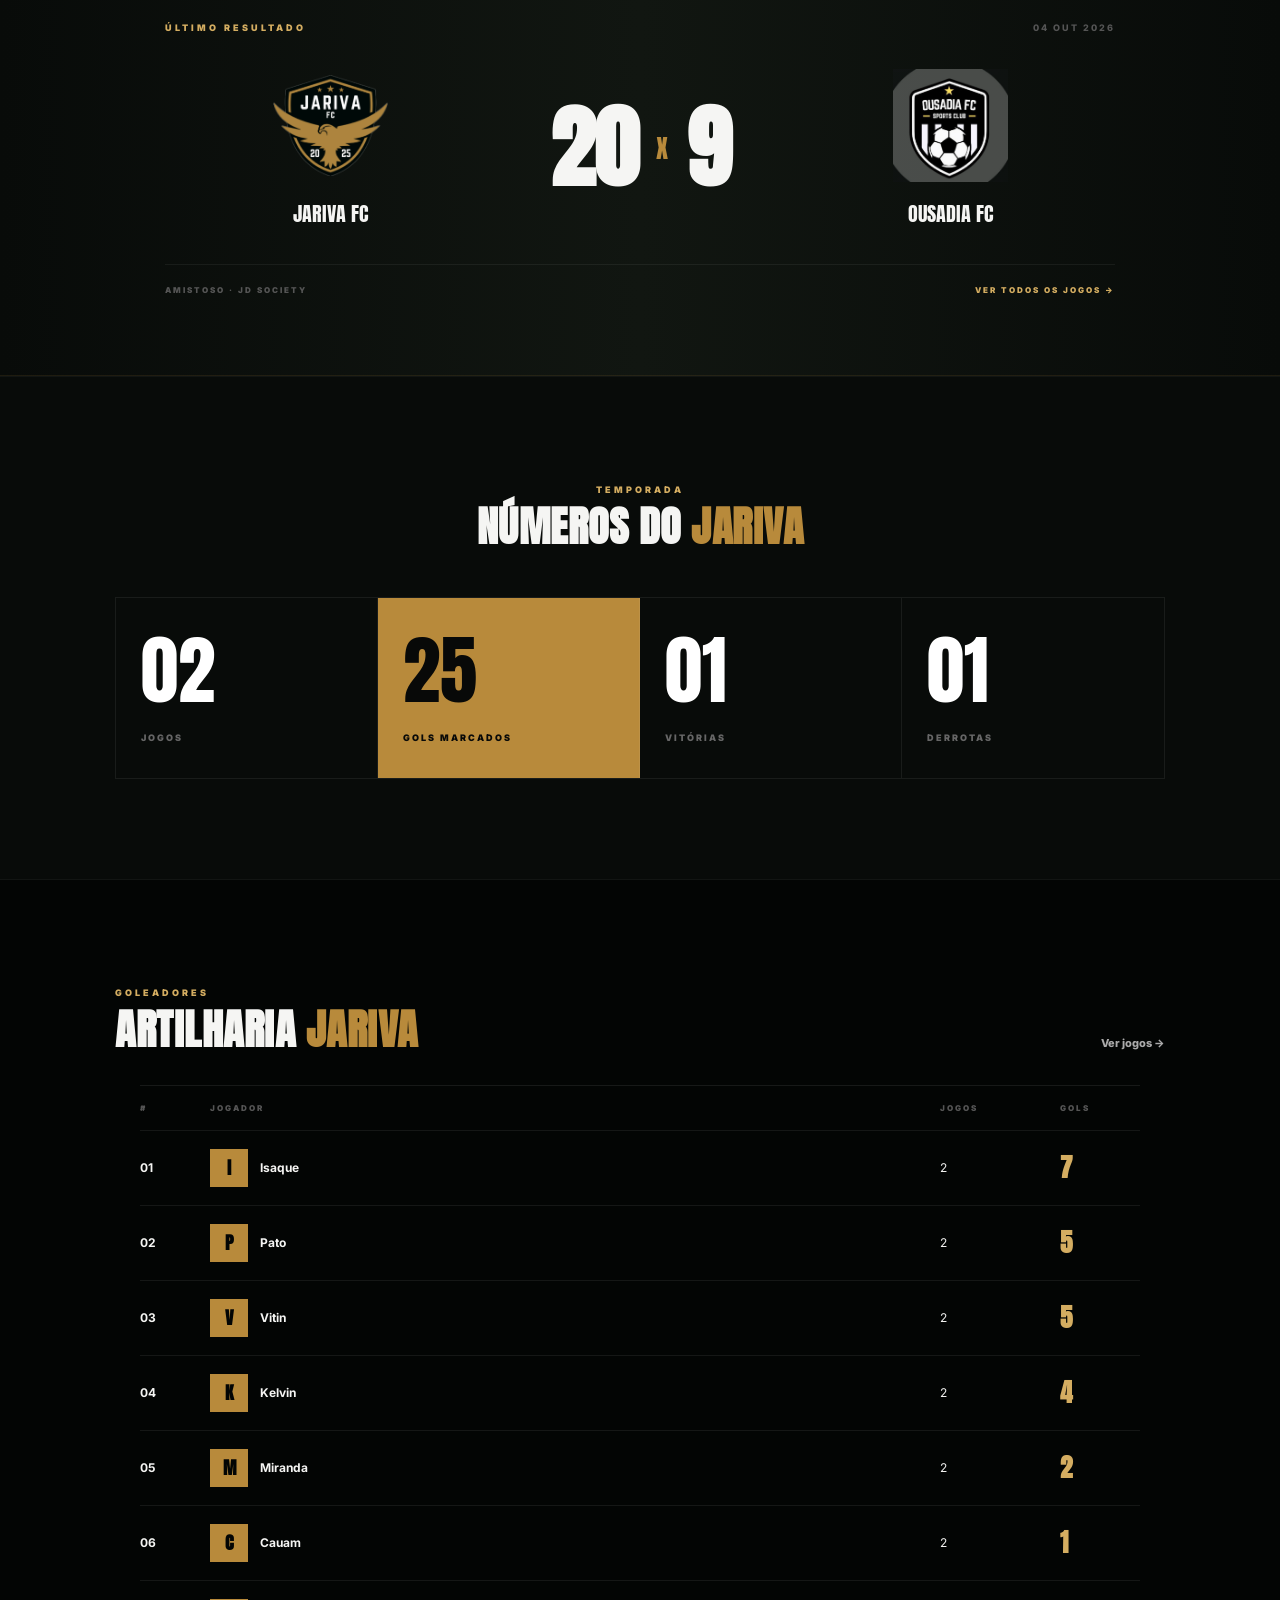
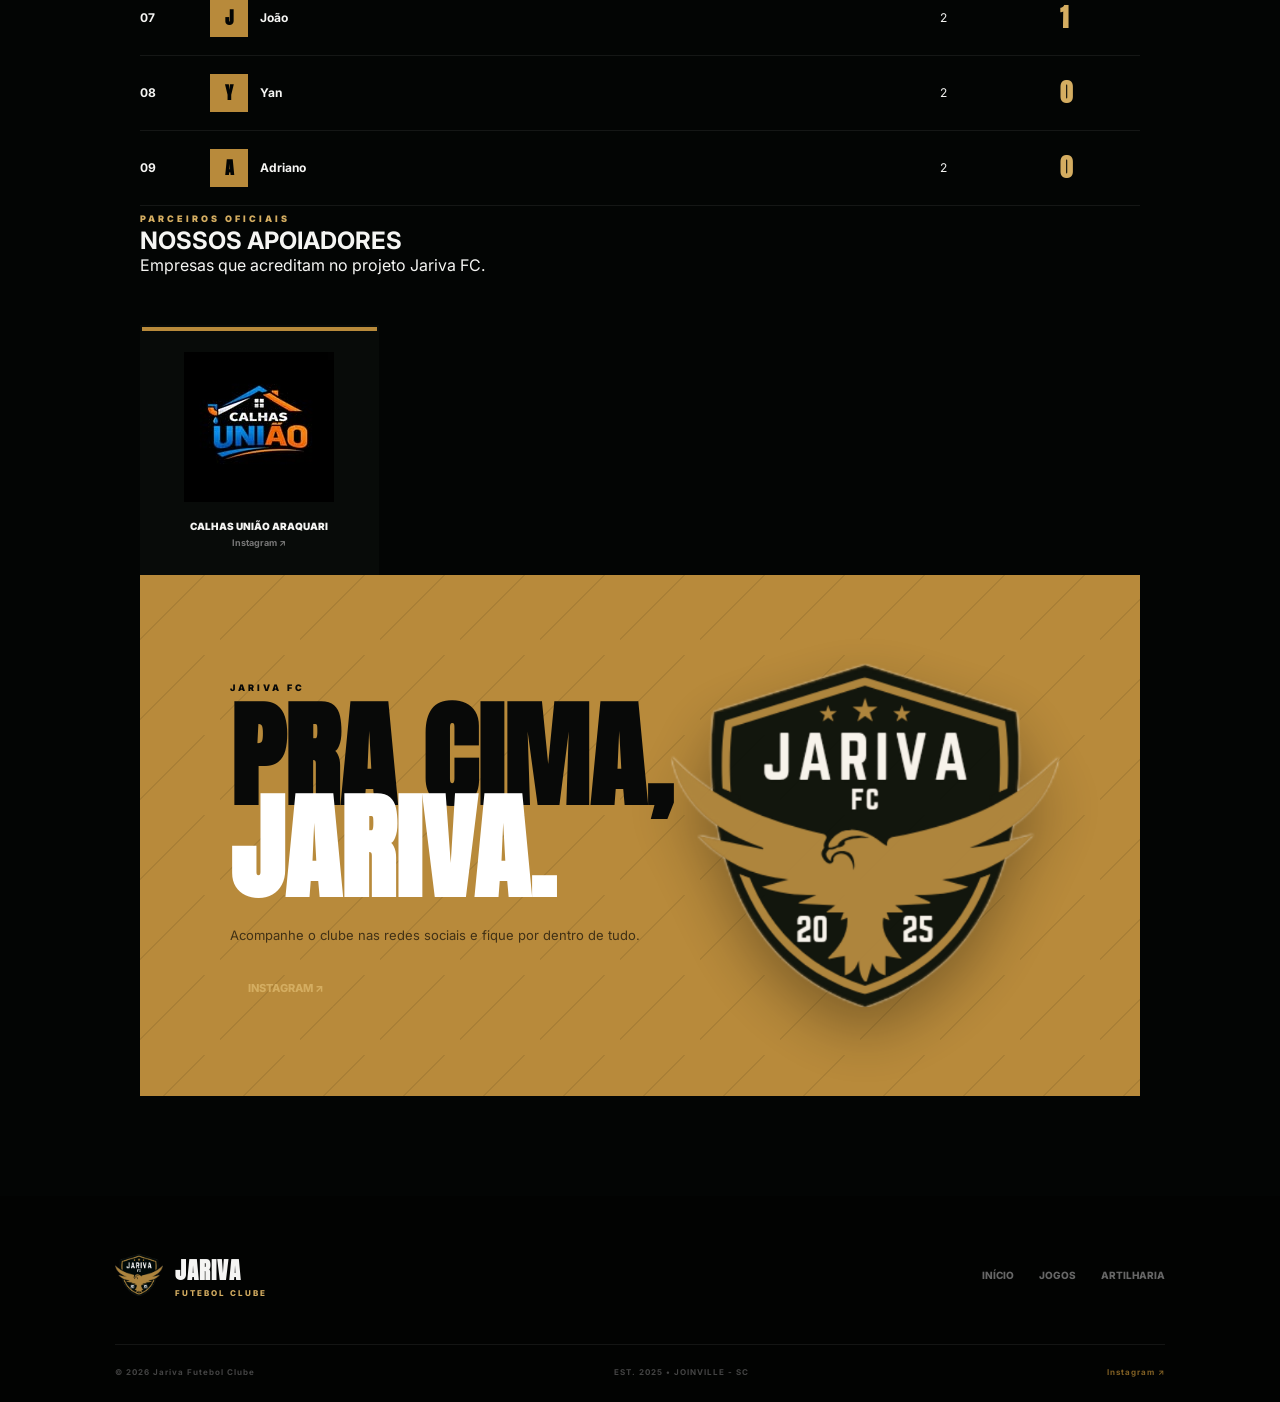
==== commit c7d4f15e: "Update index.html" ====
--- a/index.html
+++ b/index.html
@@ -311,106 +311,103 @@
 
     <div class="scorers-card">
 
-        <div class="scorer-row header-row">
-            <span>#</span>
-            <span>JOGADOR</span>
-            <span>JOGOS</span>
-            <span>GOLS</span>
-        </div>
-
-        <div class="scorer-row">
-            <strong>01</strong>
-            <div class="player-mini">
-                <div class="player-avatar">I</div>
-                <span>Isaque</span>
-            </div>
-            <span>2</span>
-            <strong>7</strong>
-        </div>
-
-        <div class="scorer-row">
-            <strong>02</strong>
-            <div class="player-mini">
-                <div class="player-avatar">V</div>
-                <span>Vitin</span>
-            </div>
-            <span>2</span>
-            <strong>6</strong>
-        </div>
-
-        <div class="scorer-row">
-            <strong>03</strong>
-            <div class="player-mini">
-                <div class="player-avatar">K</div>
-                <span>Kelvin</span>
-            </div>
-            <span>2</span>
-            <strong>4</strong>
-        </div>
-
-        <div class="scorer-row">
-            <strong>04</strong>
-            <div class="player-mini">
-                <div class="player-avatar">P</div>
-                <span>Pato</span>
-            </div>
-            <span>2</span>
-            <strong>4</strong>
-        </div>
-
-        <div class="scorer-row">
-            <strong>05</strong>
-            <div class="player-mini">
-                <div class="player-avatar">M</div>
-                <span>Miranda</span>
-            </div>
-            <span>2</span>
-            <strong>3</strong>
-        </div>
-
-        <div class="scorer-row">
-            <strong>06</strong>
-            <div class="player-mini">
-                <div class="player-avatar">J</div>
-                <span>João</span>
-            </div>
-            <span>2</span>
-            <strong>1</strong>
-        </div>
-
-        <div class="scorer-row">
-            <strong>07</strong>
-            <div class="player-mini">
-                <div class="player-avatar">Y</div>
-                <span>Yan</span>
-            </div>
-            <span>2</span>
-            <strong>0</strong>
-        </div>
-
-        <div class="scorer-row">
-            <strong>08</strong>
-            <div class="player-mini">
-                <div class="player-avatar">A</div>
-                <span>Adriano</span>
-            </div>
-            <span>2</span>
-            <strong>0</strong>
-        </div>
-
-        <div class="scorer-row">
-            <strong>09</strong>
-            <div class="player-mini">
-                <div class="player-avatar">C</div>
-                <span>Cauam</span>
-            </div>
-            <span>2</span>
-            <strong>0</strong>
-        </div>
-
-    </div>
-
-</section>
+        
+<div class="scorer-row header-row">
+    <span>#</span>
+    <span>JOGADOR</span>
+    <span>JOGOS</span>
+    <span>GOLS</span>
+</div>
+
+<div class="scorer-row">
+    <strong>01</strong>
+    <div class="player-mini">
+        <div class="player-avatar">I</div>
+        <span>Isaque</span>
+    </div>
+    <span>2</span>
+    <strong>7</strong>
+</div>
+
+<div class="scorer-row">
+    <strong>02</strong>
+    <div class="player-mini">
+        <div class="player-avatar">P</div>
+        <span>Pato</span>
+    </div>
+    <span>2</span>
+    <strong>5</strong>
+</div>
+
+<div class="scorer-row">
+    <strong>03</strong>
+    <div class="player-mini">
+        <div class="player-avatar">V</div>
+        <span>Vitin</span>
+    </div>
+    <span>2</span>
+    <strong>5</strong>
+</div>
+
+<div class="scorer-row">
+    <strong>04</strong>
+    <div class="player-mini">
+        <div class="player-avatar">K</div>
+        <span>Kelvin</span>
+    </div>
+    <span>2</span>
+    <strong>4</strong>
+</div>
+
+<div class="scorer-row">
+    <strong>05</strong>
+    <div class="player-mini">
+        <div class="player-avatar">M</div>
+        <span>Miranda</span>
+    </div>
+    <span>2</span>
+    <strong>2</strong>
+</div>
+
+<div class="scorer-row">
+    <strong>06</strong>
+    <div class="player-mini">
+        <div class="player-avatar">C</div>
+        <span>Cauam</span>
+    </div>
+    <span>2</span>
+    <strong>1</strong>
+</div>
+
+<div class="scorer-row">
+    <strong>07</strong>
+    <div class="player-mini">
+        <div class="player-avatar">J</div>
+        <span>João</span>
+    </div>
+    <span>2</span>
+    <strong>1</strong>
+</div>
+
+<div class="scorer-row">
+    <strong>08</strong>
+    <div class="player-mini">
+        <div class="player-avatar">Y</div>
+        <span>Yan</span>
+    </div>
+    <span>2</span>
+    <strong>0</strong>
+</div>
+
+<div class="scorer-row">
+    <strong>09</strong>
+    <div class="player-mini">
+        <div class="player-avatar">A</div>
+        <span>Adriano</span>
+    </div>
+    <span>2</span>
+    <strong>0</strong>
+</div>
 
 
 
@@ -536,8 +533,8 @@
     </footer>
 
 
-    <script src="js/script.js"></script>
+    <script src="css/script.js"></script>
 
 </body>
 
-</html>+</html>
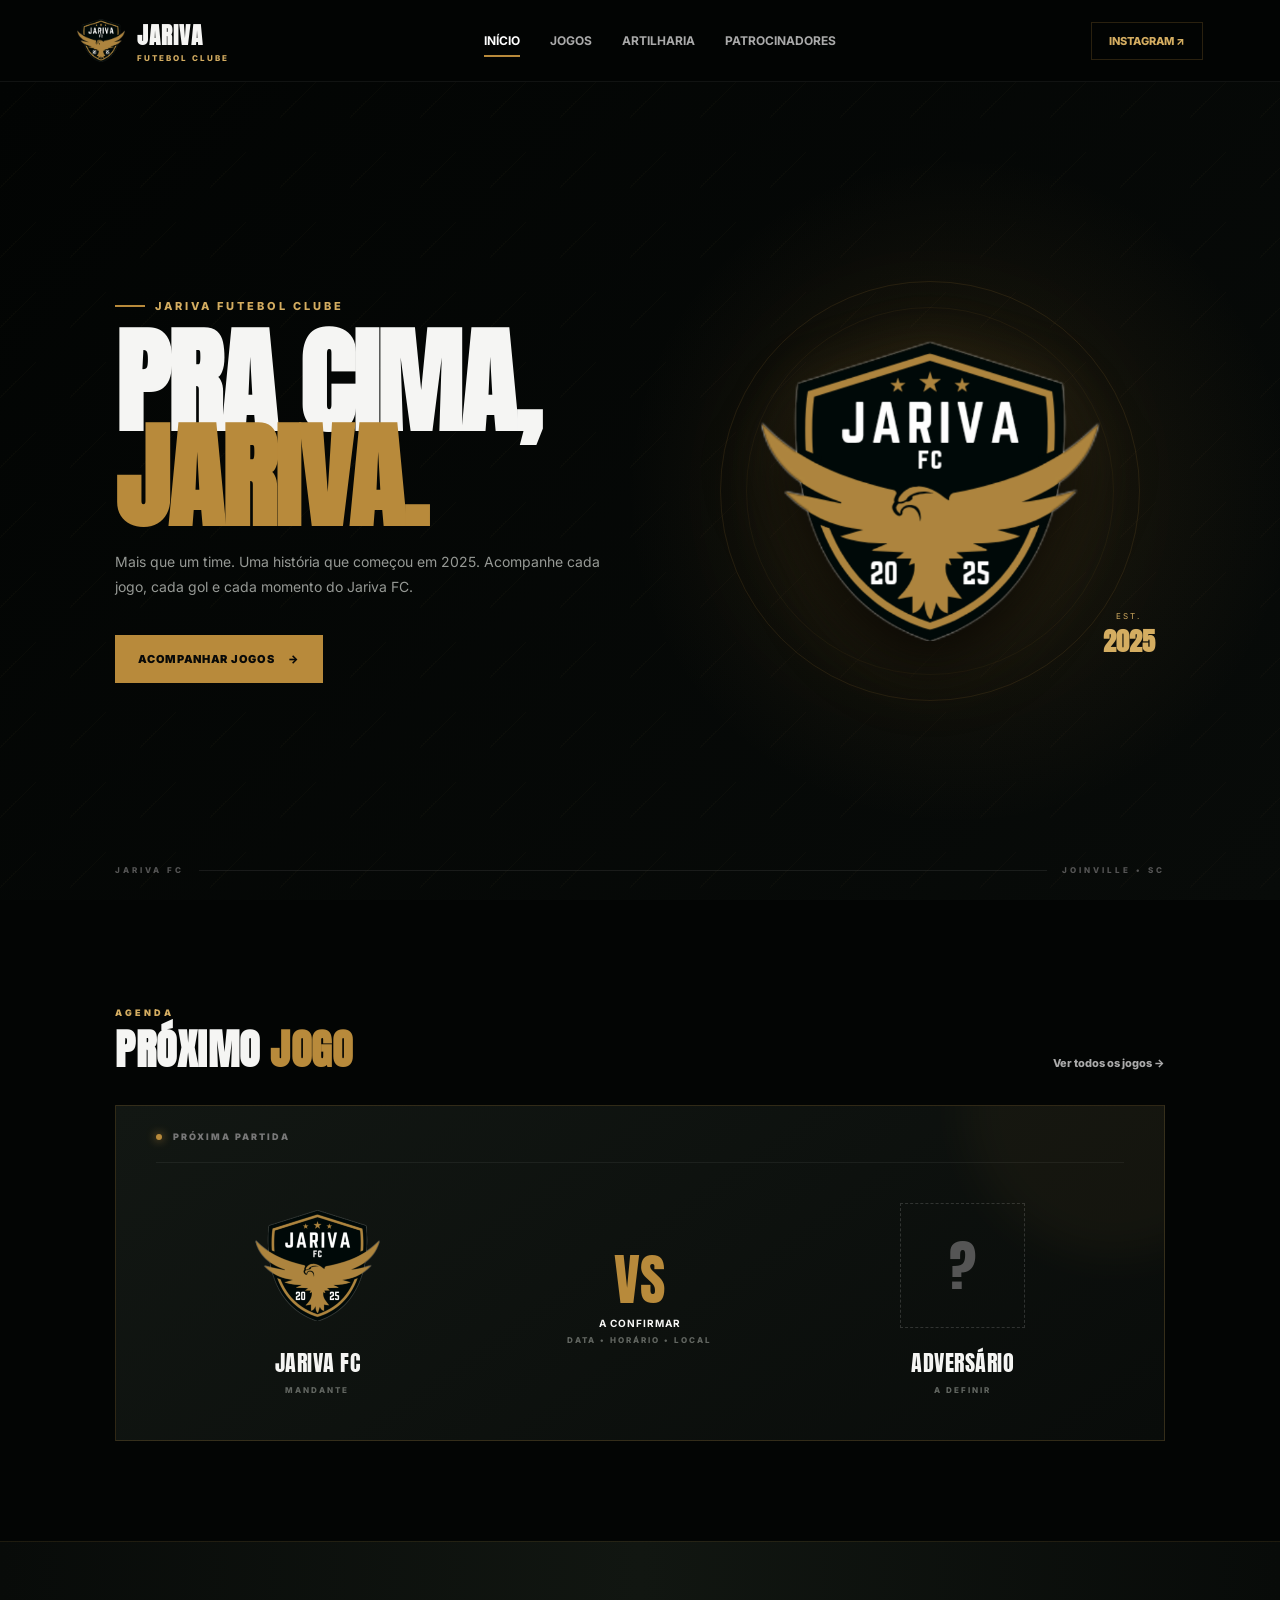
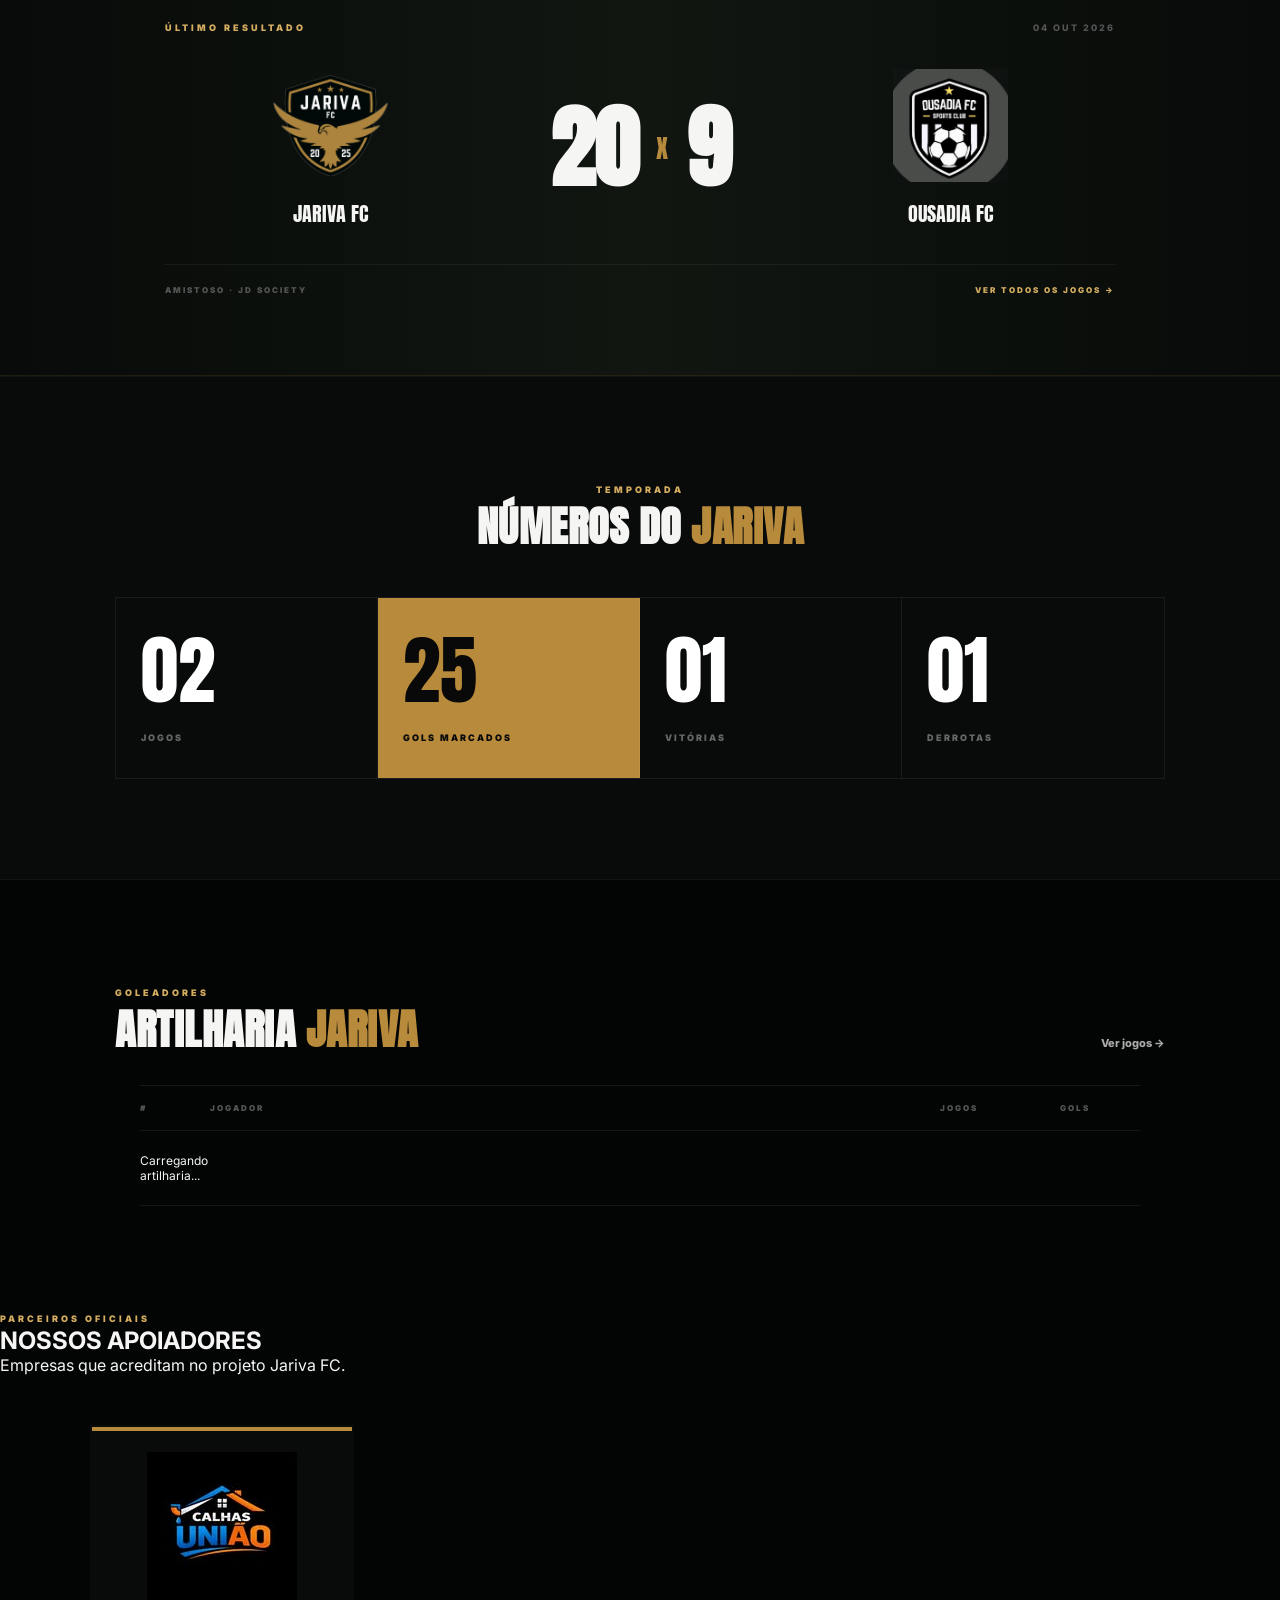
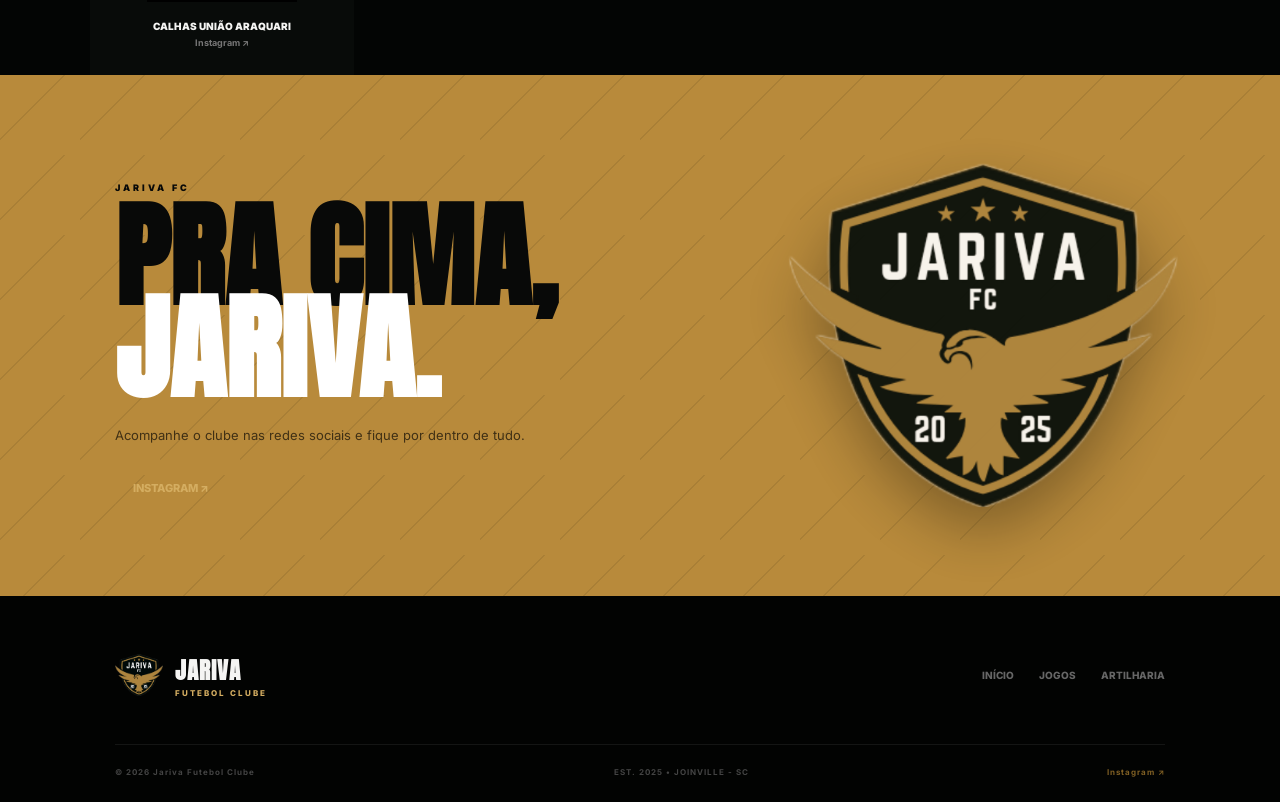
==== commit 662bcb23: "Update index.html" ====
--- a/index.html
+++ b/index.html
@@ -309,105 +309,22 @@
 
     </div>
 
-    <div class="scorers-card">
-
-        
-<div class="scorer-row header-row">
-    <span>#</span>
-    <span>JOGADOR</span>
-    <span>JOGOS</span>
-    <span>GOLS</span>
+    
+<div class="scorers-card" id="scorersContainer">
+
+    <div class="scorer-row header-row">
+        <span>#</span>
+        <span>JOGADOR</span>
+        <span>JOGOS</span>
+        <span>GOLS</span>
+    </div>
+
+    <div class="scorer-row">
+        <span>Carregando artilharia...</span>
+    </div>
+
 </div>
-
-<div class="scorer-row">
-    <strong>01</strong>
-    <div class="player-mini">
-        <div class="player-avatar">I</div>
-        <span>Isaque</span>
-    </div>
-    <span>2</span>
-    <strong>7</strong>
-</div>
-
-<div class="scorer-row">
-    <strong>02</strong>
-    <div class="player-mini">
-        <div class="player-avatar">P</div>
-        <span>Pato</span>
-    </div>
-    <span>2</span>
-    <strong>5</strong>
-</div>
-
-<div class="scorer-row">
-    <strong>03</strong>
-    <div class="player-mini">
-        <div class="player-avatar">V</div>
-        <span>Vitin</span>
-    </div>
-    <span>2</span>
-    <strong>5</strong>
-</div>
-
-<div class="scorer-row">
-    <strong>04</strong>
-    <div class="player-mini">
-        <div class="player-avatar">K</div>
-        <span>Kelvin</span>
-    </div>
-    <span>2</span>
-    <strong>4</strong>
-</div>
-
-<div class="scorer-row">
-    <strong>05</strong>
-    <div class="player-mini">
-        <div class="player-avatar">M</div>
-        <span>Miranda</span>
-    </div>
-    <span>2</span>
-    <strong>2</strong>
-</div>
-
-<div class="scorer-row">
-    <strong>06</strong>
-    <div class="player-mini">
-        <div class="player-avatar">C</div>
-        <span>Cauam</span>
-    </div>
-    <span>2</span>
-    <strong>1</strong>
-</div>
-
-<div class="scorer-row">
-    <strong>07</strong>
-    <div class="player-mini">
-        <div class="player-avatar">J</div>
-        <span>João</span>
-    </div>
-    <span>2</span>
-    <strong>1</strong>
-</div>
-
-<div class="scorer-row">
-    <strong>08</strong>
-    <div class="player-mini">
-        <div class="player-avatar">Y</div>
-        <span>Yan</span>
-    </div>
-    <span>2</span>
-    <strong>0</strong>
-</div>
-
-<div class="scorer-row">
-    <strong>09</strong>
-    <div class="player-mini">
-        <div class="player-avatar">A</div>
-        <span>Adriano</span>
-    </div>
-    <span>2</span>
-    <strong>0</strong>
-</div>
+</section>
 
 
 
--- a/css/style.css
+++ b/css/style.css
@@ -2349,4 +2349,425 @@
         gap: 8px;
     }
 
-}+}
+
+
+/* ========================================
+   JARIVA FC — AJUSTES RESPONSIVOS MOBILE
+   ======================================== */
+
+html {
+    width: 100%;
+    overflow-x: clip;
+}
+
+body {
+    width: 100%;
+    min-width: 0;
+    overflow-x: clip;
+}
+
+img {
+    max-width: 100%;
+    height: auto;
+}
+
+/* Tablet e celular */
+@media (max-width: 900px) {
+    .header {
+        height: 72px;
+        padding: 0 16px;
+        gap: 10px;
+        position: sticky;
+    }
+
+    .header-content {
+        gap: 10px;
+    }
+
+    .brand {
+        gap: 8px;
+        min-width: 0;
+    }
+
+    .brand img {
+        width: 38px;
+        height: 38px;
+        flex-shrink: 0;
+    }
+
+    .brand strong {
+        font-size: 19px;
+    }
+
+    .brand span {
+        font-size: 7px;
+        letter-spacing: 1px;
+    }
+
+    .header > .nav {
+        display: none;
+    }
+
+    .header > .nav.mobile-open {
+        display: flex;
+        position: absolute;
+        top: 100%;
+        left: 0;
+        right: 0;
+        padding: 20px 16px;
+        gap: 22px;
+        flex-direction: column;
+        align-items: center;
+        background: #050706;
+        border-bottom: 1px solid var(--border);
+        z-index: 1001;
+    }
+
+    .header > .nav a {
+        font-size: 13px;
+    }
+
+    .header > .instagram-button {
+        margin-left: auto;
+        padding: 9px 10px;
+        font-size: 9px;
+        white-space: nowrap;
+    }
+
+    .menu-button {
+        display: block;
+        flex-shrink: 0;
+        padding: 5px;
+        cursor: pointer;
+    }
+
+    .hero {
+        min-height: auto;
+        padding: 60px 20px 45px;
+        gap: 10px;
+    }
+
+    .hero-content {
+        width: 100%;
+    }
+
+    .hero h1 {
+        font-size: clamp(48px, 12vw, 82px);
+        line-height: .95;
+        overflow-wrap: anywhere;
+    }
+
+    .hero p {
+        font-size: 14px;
+    }
+
+    .hero-crest {
+        width: min(75vw, 300px);
+        height: min(75vw, 300px);
+        max-width: 100%;
+        margin-top: 25px;
+    }
+
+    .hero-crest img {
+        width: 70%;
+    }
+
+    .crest-ring {
+        width: 90%;
+        height: 90%;
+    }
+
+    .founded {
+        right: 0;
+        bottom: 8px;
+    }
+
+    .match-section,
+    .scorers-section,
+    .sponsors-section,
+    .stats-section,
+    .result-section,
+    .squad-section {
+        padding: 55px 18px;
+    }
+
+    .section-heading {
+        gap: 15px;
+        margin-bottom: 25px;
+    }
+
+    .section-heading h2 {
+        font-size: clamp(30px, 7vw, 45px);
+        overflow-wrap: anywhere;
+    }
+
+    .match-card {
+        padding: 18px 12px 25px;
+    }
+
+    .match-teams {
+        grid-template-columns: minmax(0, 1fr) 55px minmax(0, 1fr);
+        gap: 4px;
+    }
+
+    .match-team img,
+    .opponent-logo {
+        width: clamp(45px, 15vw, 75px);
+        height: clamp(45px, 15vw, 75px);
+    }
+
+    .match-team span {
+        font-size: clamp(10px, 3vw, 15px);
+        overflow-wrap: anywhere;
+    }
+
+    .match-team small,
+    .match-center small {
+        font-size: 7px;
+        letter-spacing: .5px;
+    }
+
+    .versus {
+        font-size: 30px;
+    }
+
+    .result-main {
+        grid-template-columns: minmax(0, 1fr) auto minmax(0, 1fr);
+        gap: 5px;
+    }
+
+    .result-score {
+        padding: 0 5px;
+        gap: 5px;
+    }
+
+    .result-score strong {
+        font-size: clamp(35px, 9vw, 55px);
+    }
+
+    .result-club img,
+    .result-club .large {
+        width: clamp(45px, 13vw, 70px);
+        height: clamp(45px, 13vw, 70px);
+    }
+
+    .result-club span {
+        font-size: clamp(9px, 2.8vw, 13px);
+        overflow-wrap: anywhere;
+    }
+
+    .stats-grid {
+        grid-template-columns: repeat(2, minmax(0, 1fr));
+        margin-top: 25px;
+    }
+
+    .stat-box {
+        min-width: 0;
+        min-height: 120px;
+        padding: 20px 12px;
+    }
+
+    .stat-number {
+        font-size: clamp(35px, 9vw, 50px);
+    }
+
+    .stat-label {
+        font-size: 8px;
+        letter-spacing: 1px;
+    }
+
+    .scorer-row {
+        grid-template-columns: 32px minmax(0, 1fr) 45px;
+        gap: 5px;
+        min-width: 0;
+        font-size: 11px;
+    }
+
+    .scorer-row > span:nth-child(3) {
+        display: none;
+    }
+
+    .scorer-row > strong:last-child {
+        font-size: 22px;
+        text-align: center;
+    }
+
+    .player-mini {
+        min-width: 0;
+        gap: 8px;
+    }
+
+    .player-mini span {
+        overflow-wrap: anywhere;
+    }
+
+    .player-avatar {
+        width: 30px;
+        height: 30px;
+        flex-shrink: 0;
+    }
+
+    .header-row {
+        font-size: 8px;
+        letter-spacing: 1px;
+    }
+
+    .sponsors-grid {
+        grid-template-columns: repeat(2, minmax(0, 1fr));
+        gap: 12px;
+    }
+
+    .sponsor-card {
+        min-width: 0;
+    }
+
+    .cta-section {
+        padding: 55px 20px;
+    }
+
+    .cta-content h2 {
+        font-size: clamp(48px, 12vw, 75px);
+    }
+
+    .cta-crest {
+        max-width: 55%;
+        right: -50px;
+    }
+
+    footer {
+        padding: 35px 20px 20px;
+    }
+
+    .footer-main,
+    .footer-bottom {
+        gap: 20px;
+        flex-wrap: wrap;
+    }
+
+    .footer-links {
+        gap: 15px;
+        flex-wrap: wrap;
+    }
+}
+
+/* Celulares estreitos */
+@media (max-width: 380px) {
+    .header {
+        padding: 0 10px;
+        gap: 5px;
+    }
+
+    .brand img {
+        width: 32px;
+        height: 32px;
+    }
+
+    .brand strong {
+        font-size: 16px;
+    }
+
+    .header > .instagram-button {
+        padding: 8px;
+        font-size: 8px;
+    }
+
+    .menu-button {
+        font-size: 22px;
+    }
+
+    .match-teams {
+        grid-template-columns: minmax(0, 1fr) 42px minmax(0, 1fr);
+    }
+
+    .versus {
+        font-size: 25px;
+    }
+
+    .sponsors-grid {
+        grid-template-columns: minmax(0, 1fr);
+    }
+}
+
+/* Página de jogos */
+@media (max-width: 800px) {
+    .games-hero {
+        padding: 85px 18px 45px;
+    }
+
+    .games-hero h1 {
+        font-size: clamp(40px, 11vw, 65px);
+        overflow-wrap: anywhere;
+    }
+
+    .games-stats {
+        padding: 18px 12px;
+    }
+
+    .games-stats-grid {
+        grid-template-columns: repeat(2, minmax(0, 1fr));
+        gap: 8px;
+    }
+
+    .games-stat {
+        min-width: 0;
+        padding: 18px 8px;
+    }
+
+    .games-stat strong {
+        font-size: 27px;
+    }
+
+    .games-stat span {
+        font-size: 8px;
+        letter-spacing: .5px;
+    }
+
+    .games-list-section {
+        padding: 45px 12px;
+    }
+
+    .game-card {
+        padding: 14px;
+        min-width: 0;
+    }
+
+    .game-main {
+        grid-template-columns: minmax(0, 1fr) auto minmax(0, 1fr);
+        gap: 5px;
+    }
+
+    .team {
+        min-width: 0;
+        gap: 6px;
+    }
+
+    .team img,
+    .team-placeholder {
+        width: 45px;
+        height: 45px;
+    }
+
+    .team strong {
+        font-size: 10px;
+        overflow-wrap: anywhere;
+    }
+
+    .score {
+        gap: 4px;
+    }
+
+    .score strong {
+        font-size: clamp(25px, 7vw, 38px);
+    }
+
+    .score span {
+        font-size: 14px;
+    }
+
+    .game-footer {
+        gap: 8px;
+        flex-wrap: wrap;
+        font-size: 9px;
+    }
+}
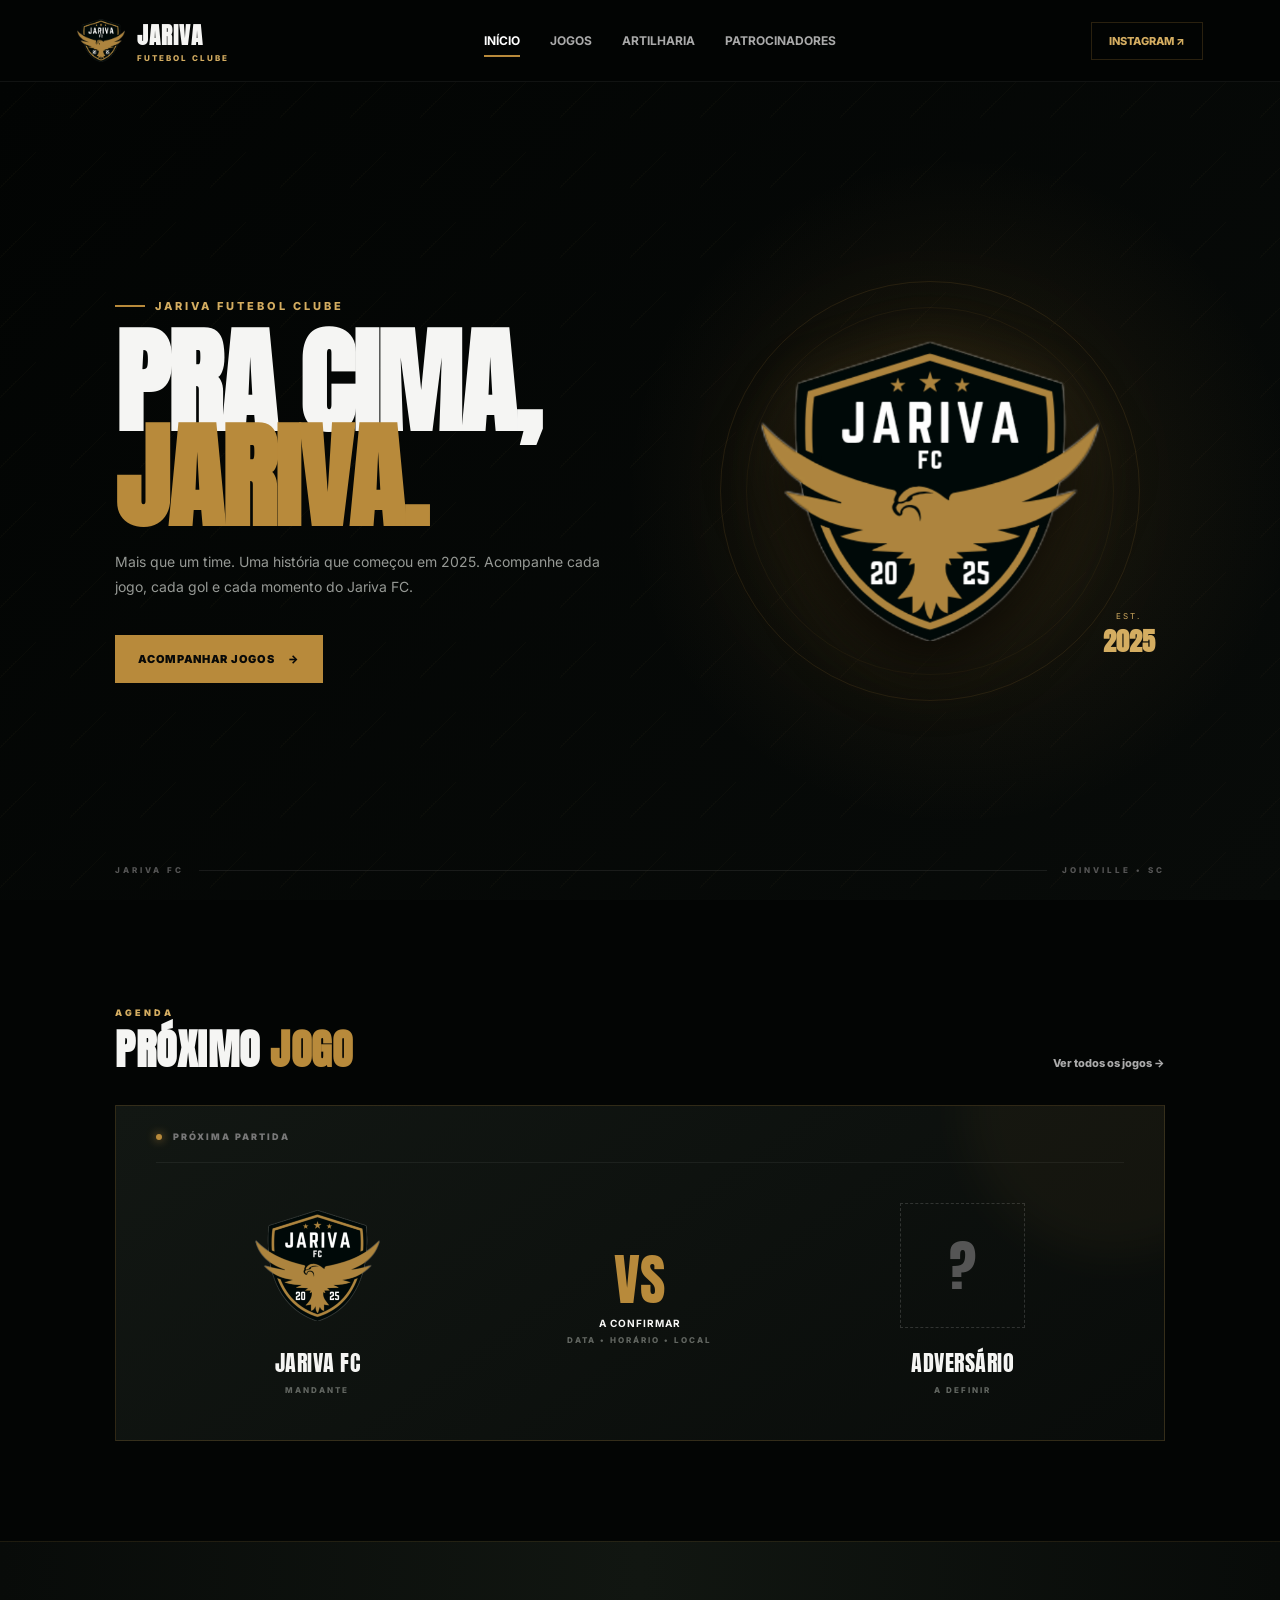
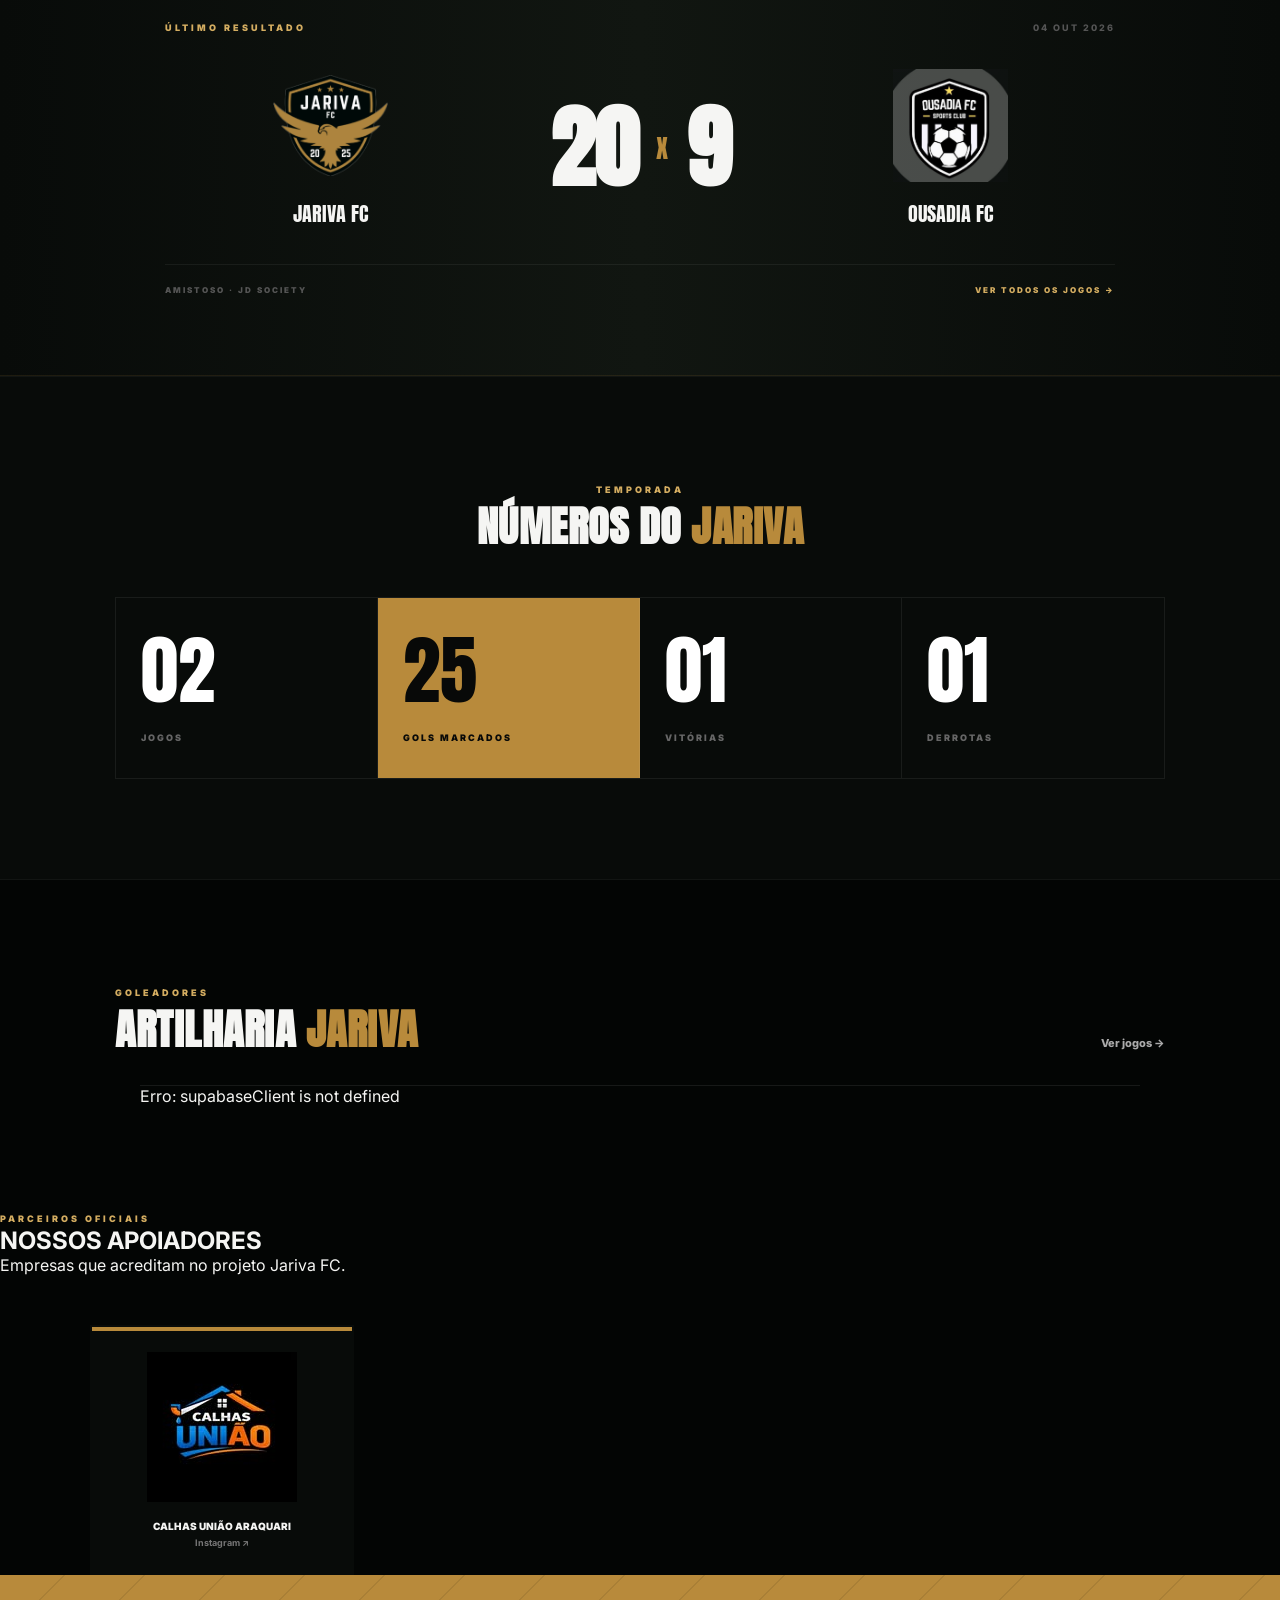
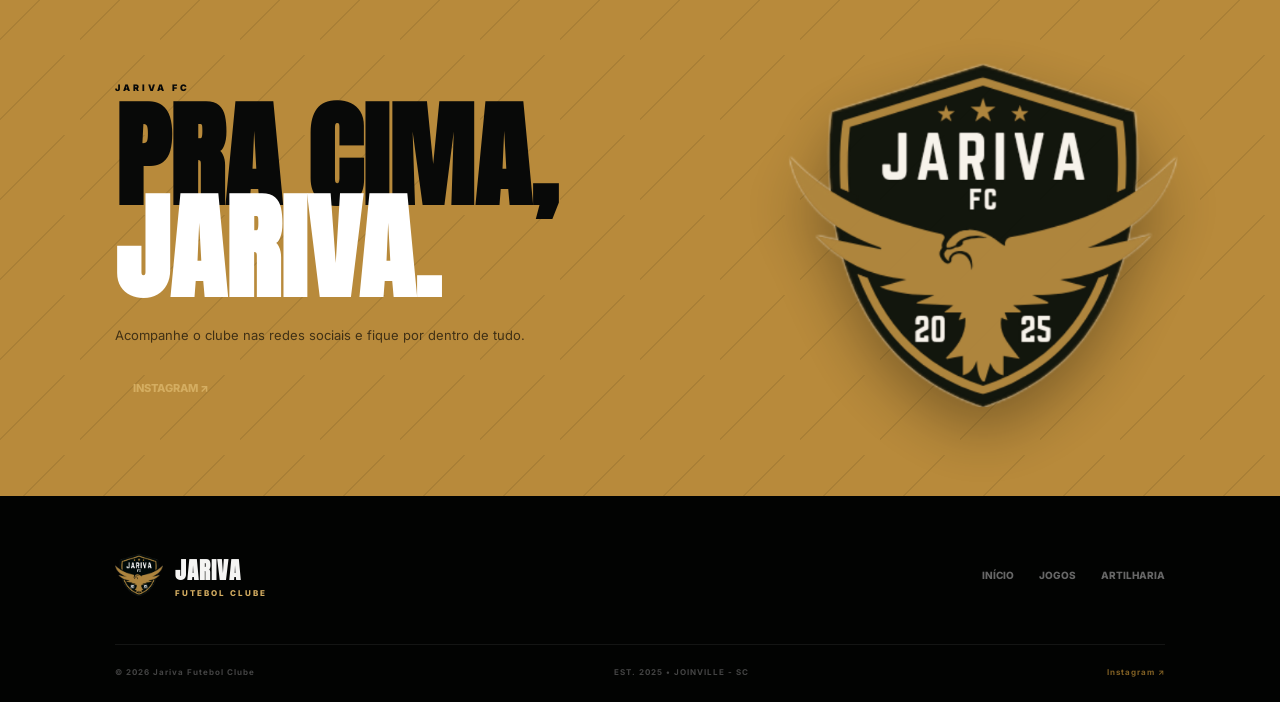
==== commit ea75ff6e: "Update index.html" ====
--- a/index.html
+++ b/index.html
@@ -450,7 +450,7 @@
     </footer>
 
 
-    <script src="css/script.js"></script>
+    <script src="css/script.js?v=4"></script>
 
 </body>
 
